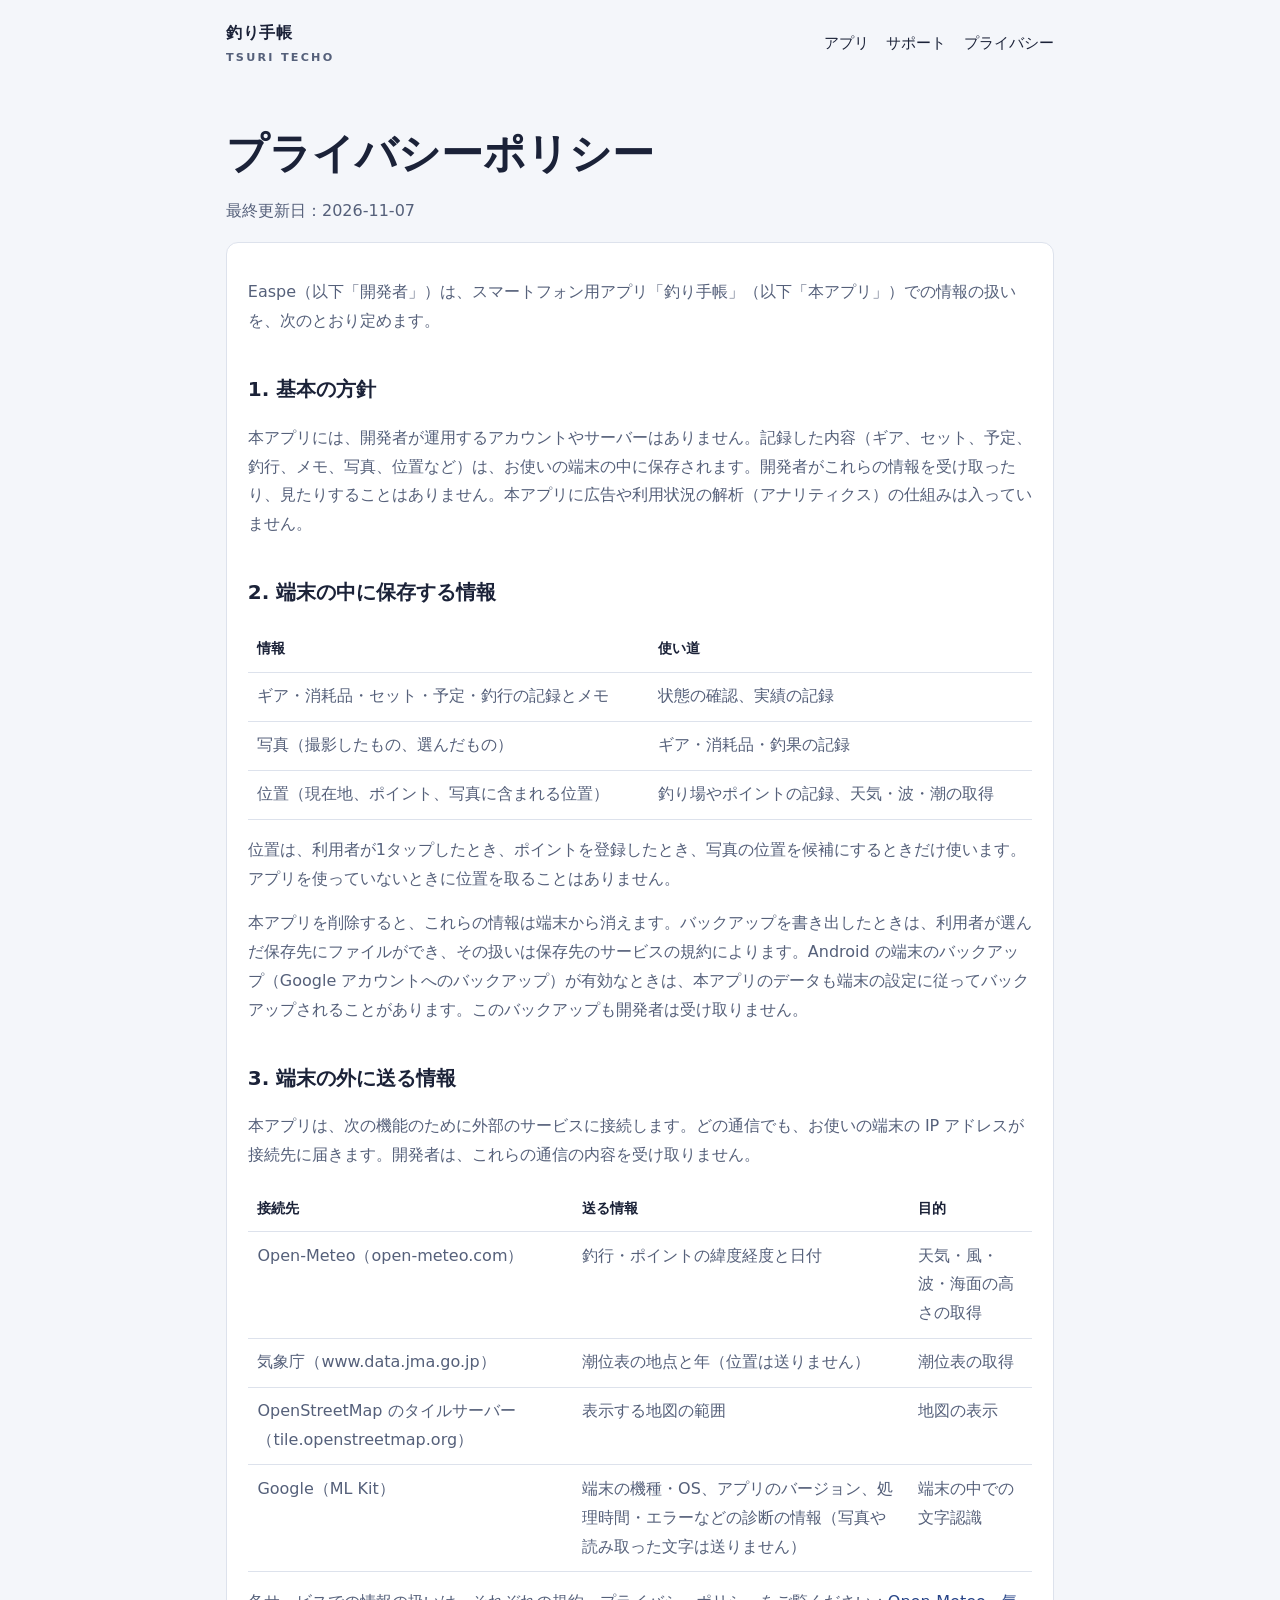
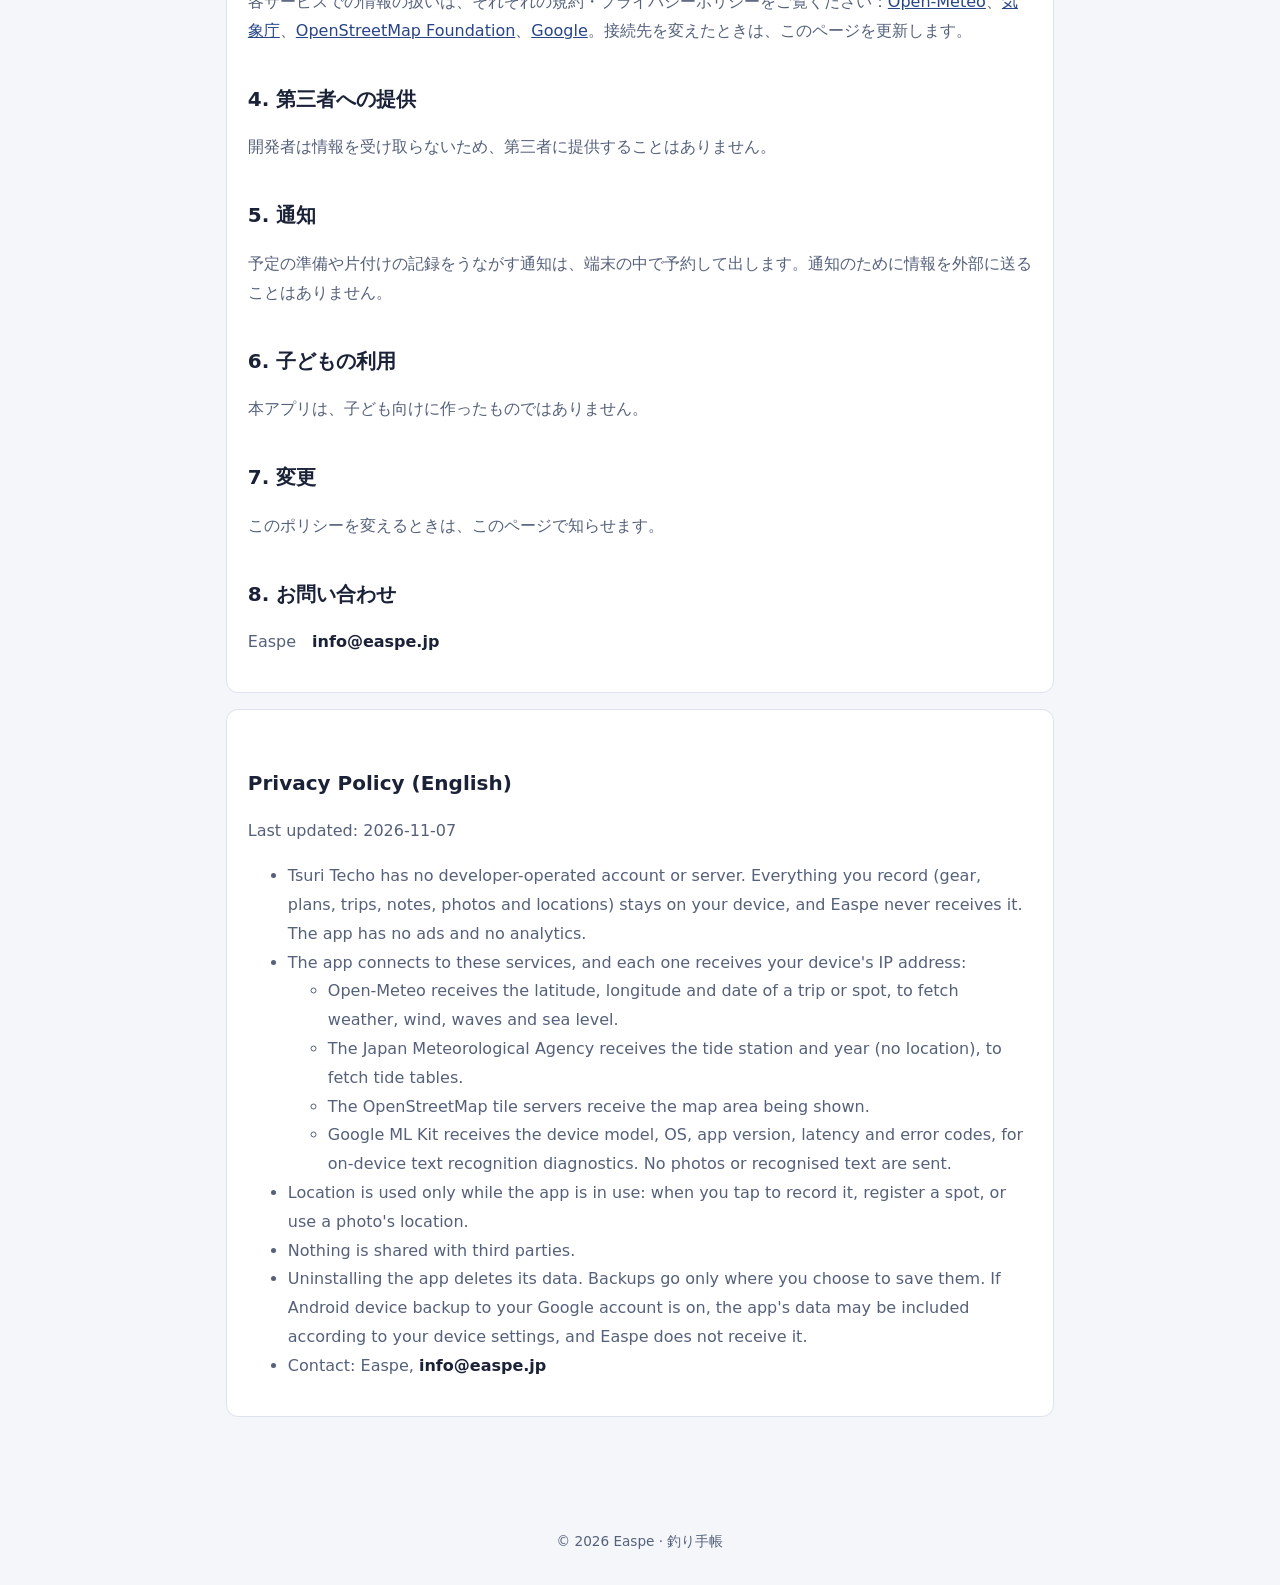
==== privacy.html @ 40fa2f7a "feat: support site and privacy policy for 釣り手帳 Co-Authored-By: Claude Opus 5.5 <noreply@anthropic.co" ====
<!doctype html>
<html lang="ja">
<head>
<meta charset="utf-8">
<meta name="viewport" content="width=device-width,initial-scale=1">
<title>プライバシーポリシー | 釣り手帳</title>
<meta name="description" content="釣り手帳のプライバシーポリシー（日本語・English）。">
<link rel="stylesheet" href="styles.css">
</head>
<body>
<nav><a class="brand" href="./">釣り手帳<small>TSURI TECHO</small></a><div class="nav-links"><a href="./">アプリ</a><a href="support.html">サポート</a><a href="privacy.html">プライバシー</a></div></nav>
<main>
<h1>プライバシーポリシー</h1>
<p>最終更新日：2026-11-07</p>

<section>
<p>Easpe（以下「開発者」）は、スマートフォン用アプリ「釣り手帳」（以下「本アプリ」）での情報の扱いを、次のとおり定めます。</p>
<h2>1. 基本の方針</h2>
<p>本アプリには、開発者が運用するアカウントやサーバーはありません。記録した内容（ギア、セット、予定、釣行、メモ、写真、位置など）は、お使いの端末の中に保存されます。開発者がこれらの情報を受け取ったり、見たりすることはありません。本アプリに広告や利用状況の解析（アナリティクス）の仕組みは入っていません。</p>

<h2>2. 端末の中に保存する情報</h2>
<div class="table-wrap"><table>
<thead><tr><th>情報</th><th>使い道</th></tr></thead>
<tbody>
<tr><td>ギア・消耗品・セット・予定・釣行の記録とメモ</td><td>状態の確認、実績の記録</td></tr>
<tr><td>写真（撮影したもの、選んだもの）</td><td>ギア・消耗品・釣果の記録</td></tr>
<tr><td>位置（現在地、ポイント、写真に含まれる位置）</td><td>釣り場やポイントの記録、天気・波・潮の取得</td></tr>
</tbody></table></div>
<p>位置は、利用者が1タップしたとき、ポイントを登録したとき、写真の位置を候補にするときだけ使います。アプリを使っていないときに位置を取ることはありません。</p>
<p>本アプリを削除すると、これらの情報は端末から消えます。バックアップを書き出したときは、利用者が選んだ保存先にファイルができ、その扱いは保存先のサービスの規約によります。Android の端末のバックアップ（Google アカウントへのバックアップ）が有効なときは、本アプリのデータも端末の設定に従ってバックアップされることがあります。このバックアップも開発者は受け取りません。</p>

<h2>3. 端末の外に送る情報</h2>
<p>本アプリは、次の機能のために外部のサービスに接続します。どの通信でも、お使いの端末の IP アドレスが接続先に届きます。開発者は、これらの通信の内容を受け取りません。</p>
<div class="table-wrap"><table>
<thead><tr><th>接続先</th><th>送る情報</th><th>目的</th></tr></thead>
<tbody>
<tr><td>Open-Meteo（open-meteo.com）</td><td>釣行・ポイントの緯度経度と日付</td><td>天気・風・波・海面の高さの取得</td></tr>
<tr><td>気象庁（www.data.jma.go.jp）</td><td>潮位表の地点と年（位置は送りません）</td><td>潮位表の取得</td></tr>
<tr><td>OpenStreetMap のタイルサーバー（tile.openstreetmap.org）</td><td>表示する地図の範囲</td><td>地図の表示</td></tr>
<tr><td>Google（ML Kit）</td><td>端末の機種・OS、アプリのバージョン、処理時間・エラーなどの診断の情報（写真や読み取った文字は送りません）</td><td>端末の中での文字認識</td></tr>
</tbody></table></div>
<p>各サービスでの情報の扱いは、それぞれの規約・プライバシーポリシーをご覧ください：<a href="https://open-meteo.com/en/terms">Open-Meteo</a>、<a href="https://www.jma.go.jp/jma/kishou/info/coment.html">気象庁</a>、<a href="https://osmfoundation.org/wiki/Privacy_Policy">OpenStreetMap Foundation</a>、<a href="https://policies.google.com/privacy">Google</a>。接続先を変えたときは、このページを更新します。</p>

<h2>4. 第三者への提供</h2>
<p>開発者は情報を受け取らないため、第三者に提供することはありません。</p>

<h2>5. 通知</h2>
<p>予定の準備や片付けの記録をうながす通知は、端末の中で予約して出します。通知のために情報を外部に送ることはありません。</p>

<h2>6. 子どもの利用</h2>
<p>本アプリは、子ども向けに作ったものではありません。</p>

<h2>7. 変更</h2>
<p>このポリシーを変えるときは、このページで知らせます。</p>

<h2>8. お問い合わせ</h2>
<p>Easpe　<span class="mail">info@easpe.jp</span></p>
</section>

<section lang="en">
<h2>Privacy Policy (English)</h2>
<p>Last updated: 2026-11-07</p>
<ul>
<li>Tsuri Techo has no developer-operated account or server. Everything you record (gear, plans, trips, notes, photos and locations) stays on your device, and Easpe never receives it. The app has no ads and no analytics.</li>
<li>The app connects to these services, and each one receives your device's IP address:
<ul>
<li>Open-Meteo receives the latitude, longitude and date of a trip or spot, to fetch weather, wind, waves and sea level.</li>
<li>The Japan Meteorological Agency receives the tide station and year (no location), to fetch tide tables.</li>
<li>The OpenStreetMap tile servers receive the map area being shown.</li>
<li>Google ML Kit receives the device model, OS, app version, latency and error codes, for on-device text recognition diagnostics. No photos or recognised text are sent.</li>
</ul></li>
<li>Location is used only while the app is in use: when you tap to record it, register a spot, or use a photo's location.</li>
<li>Nothing is shared with third parties.</li>
<li>Uninstalling the app deletes its data. Backups go only where you choose to save them. If Android device backup to your Google account is on, the app's data may be included according to your device settings, and Easpe does not receive it.</li>
<li>Contact: Easpe, <span class="mail">info@easpe.jp</span></li>
</ul>
</section>
</main>
<footer>© 2026 Easpe · 釣り手帳</footer>
</body></html>
---- styles.css ----
:root{color-scheme:light dark;--bg:#f4f6fa;--panel:#ffffff;--ink:#1b2238;--muted:#55607a;--accent:#284588;--line:#dde2ec;font-family:"Noto Sans JP",ui-sans-serif,system-ui,-apple-system,"Hiragino Sans",sans-serif}
@media (prefers-color-scheme:dark){:root{--bg:#0f1424;--panel:#182038;--ink:#eef1f8;--muted:#a9b2c8;--accent:#8fa8e8;--line:#2a3452}}
*{box-sizing:border-box}body{margin:0;background:var(--bg);color:var(--ink);line-height:1.8}
a{color:var(--accent)}nav{max-width:860px;margin:auto;padding:1.2rem 1rem;display:flex;justify-content:space-between;align-items:center;gap:1rem;flex-wrap:wrap}
nav a{text-decoration:none;color:var(--ink)}.brand{font-weight:700;letter-spacing:.04em}.brand small{display:block;font-size:.7rem;letter-spacing:.2em;color:var(--muted)}
.nav-links{display:flex;gap:1.1rem;font-size:.92rem}main{max-width:860px;margin:auto;padding:1rem 1rem 4rem}
h1{font-size:clamp(1.8rem,5vw,2.6rem);line-height:1.3;margin:1.5rem 0 1rem}h2{font-size:1.25rem;margin-top:2.2rem}
section,article{background:var(--panel);border:1px solid var(--line);border-radius:12px;padding:1.2rem 1.3rem;margin:1rem 0}
p,li,td{color:var(--muted)}table{width:100%;border-collapse:collapse}th,td{text-align:left;vertical-align:top;padding:.6rem;border-bottom:1px solid var(--line)}th{color:var(--ink);font-size:.9rem}
.table-wrap{overflow-x:auto}.mail{user-select:all;font-weight:700;color:var(--ink)}.note{font-size:.9rem}footer{padding:2rem 1rem;text-align:center;color:var(--muted);font-size:.85rem}
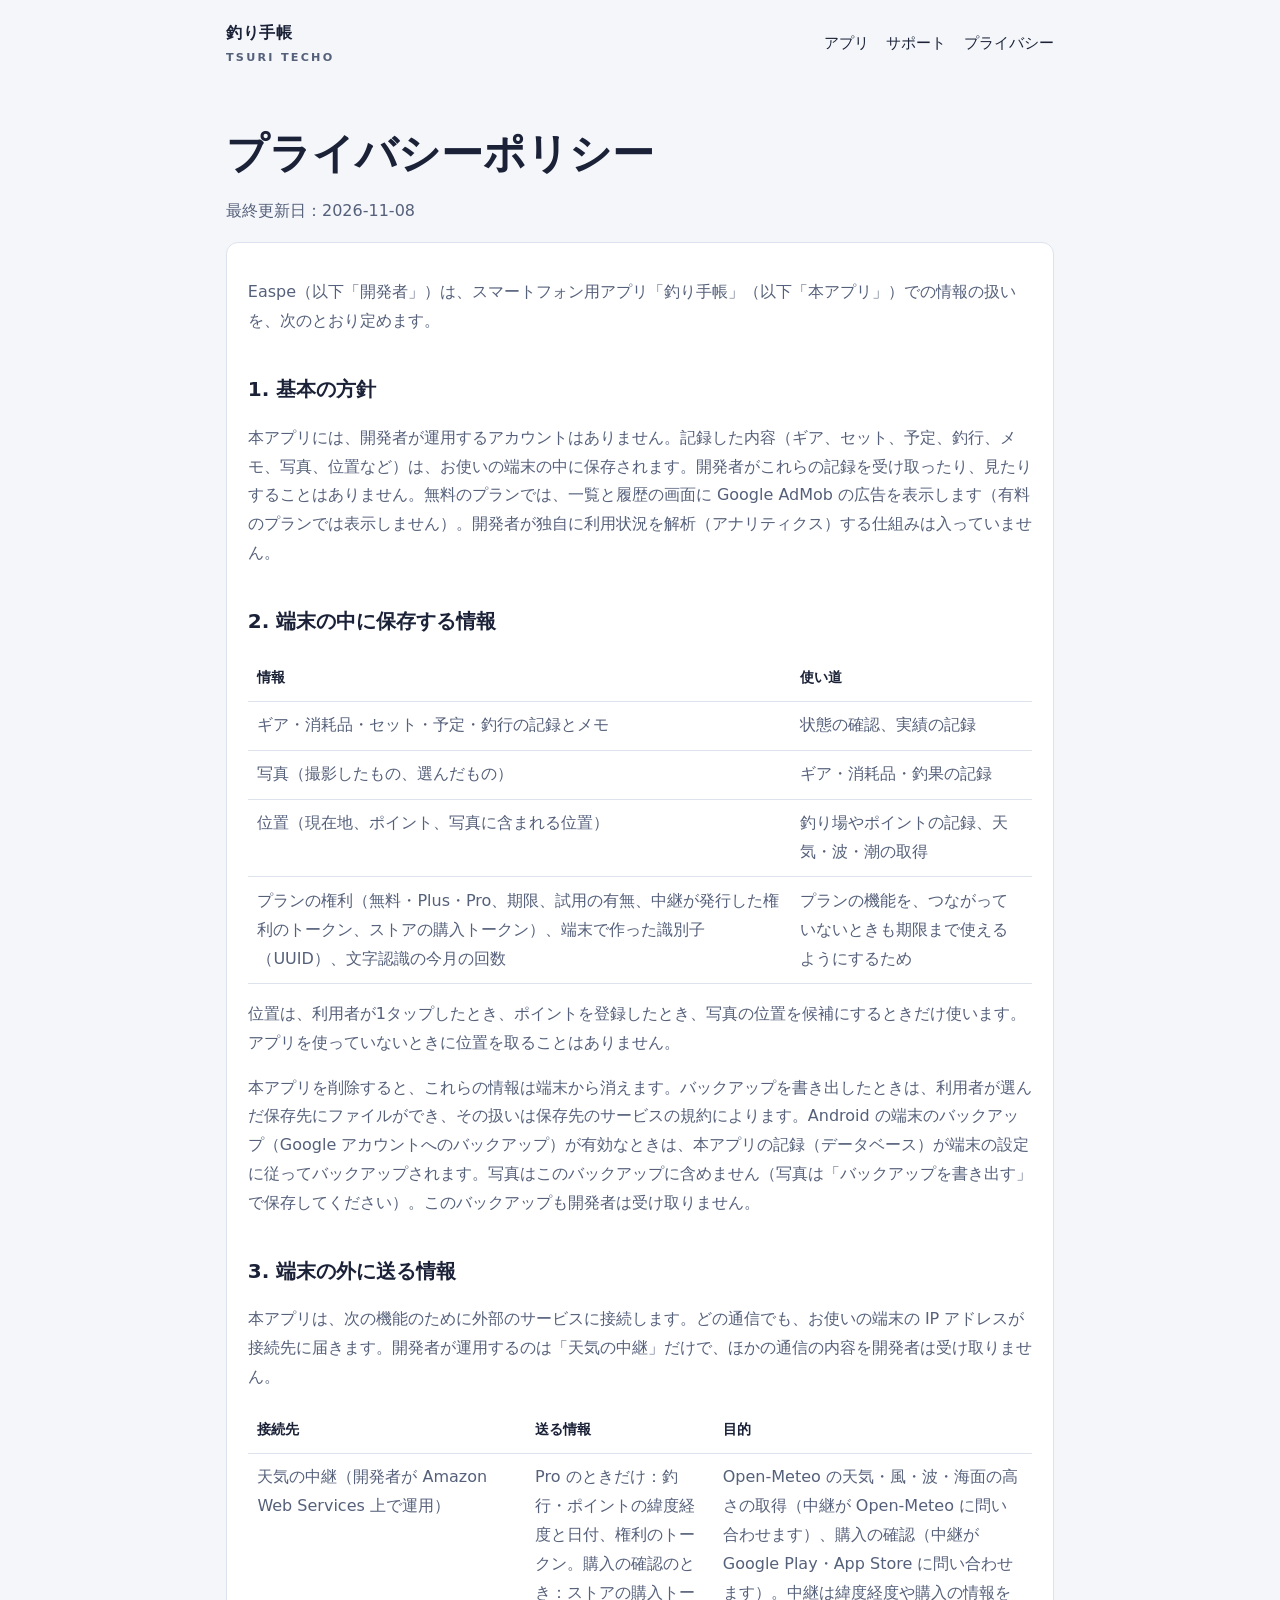
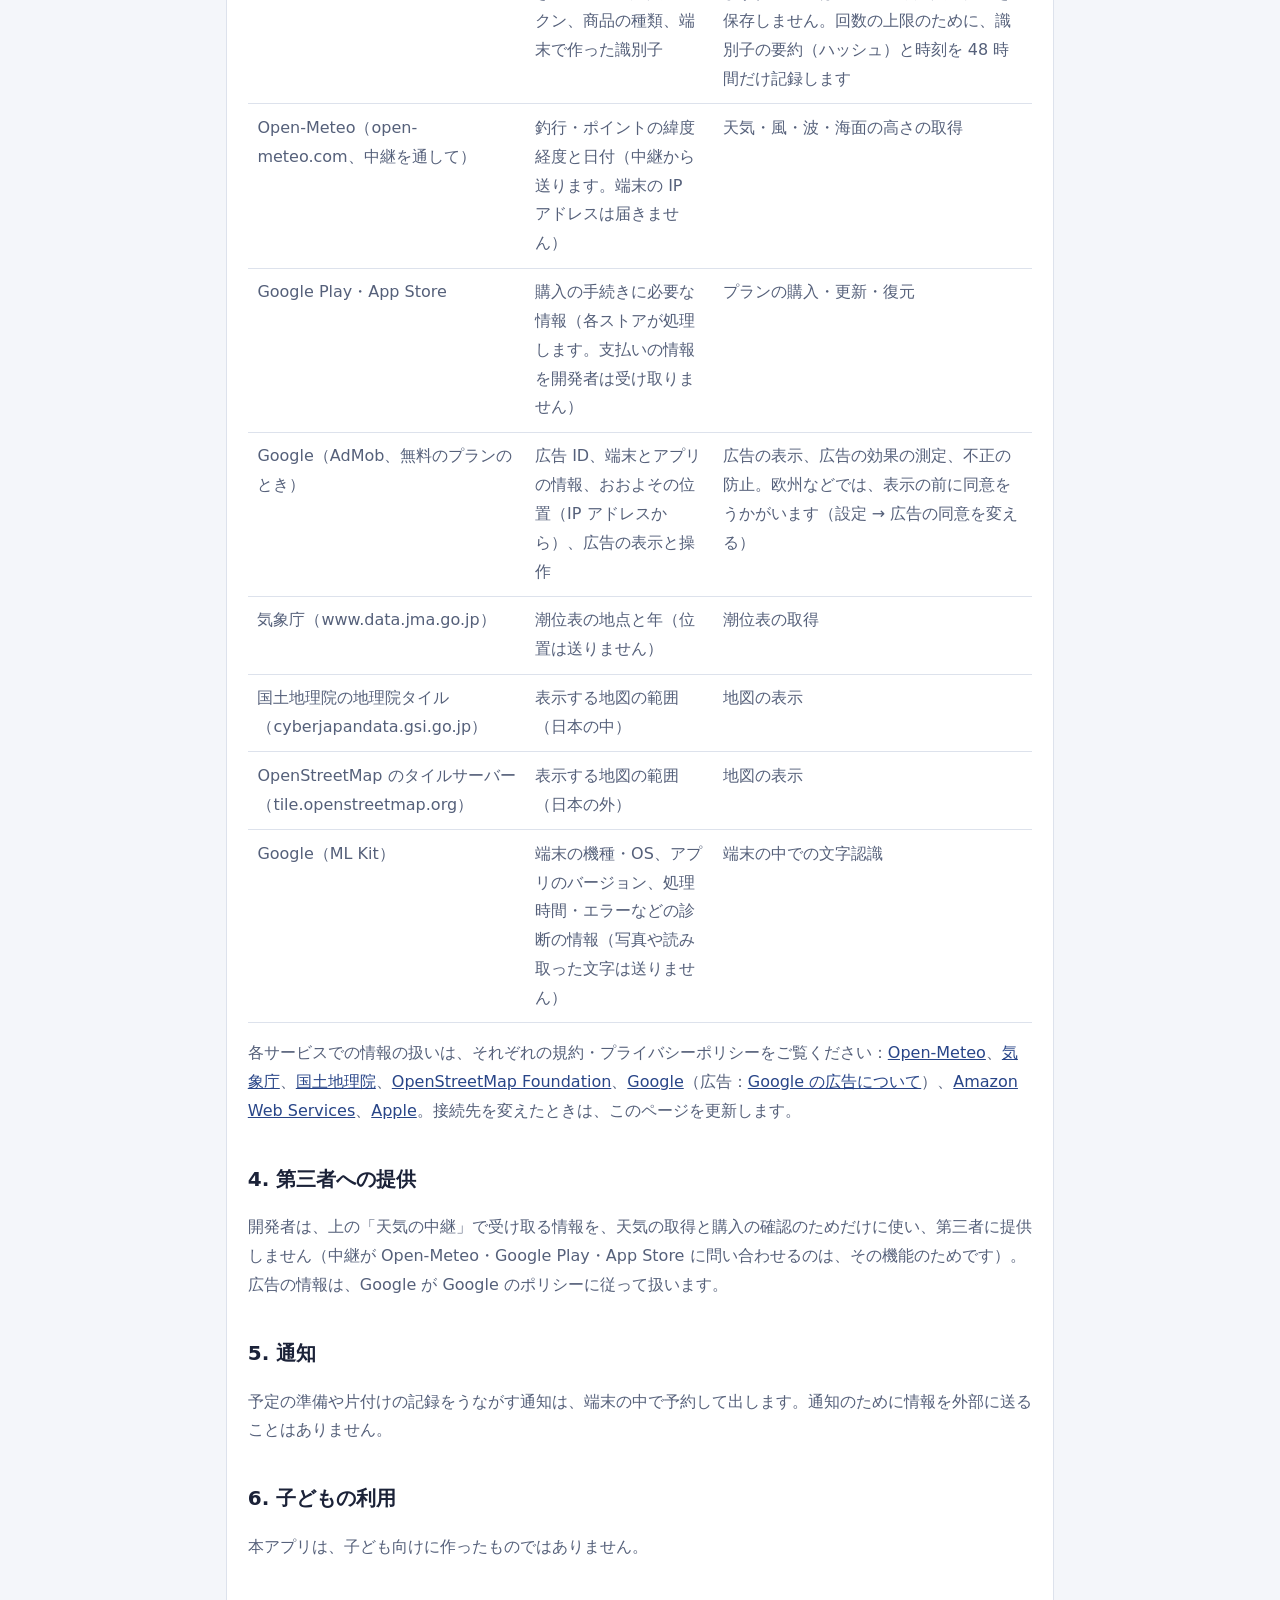
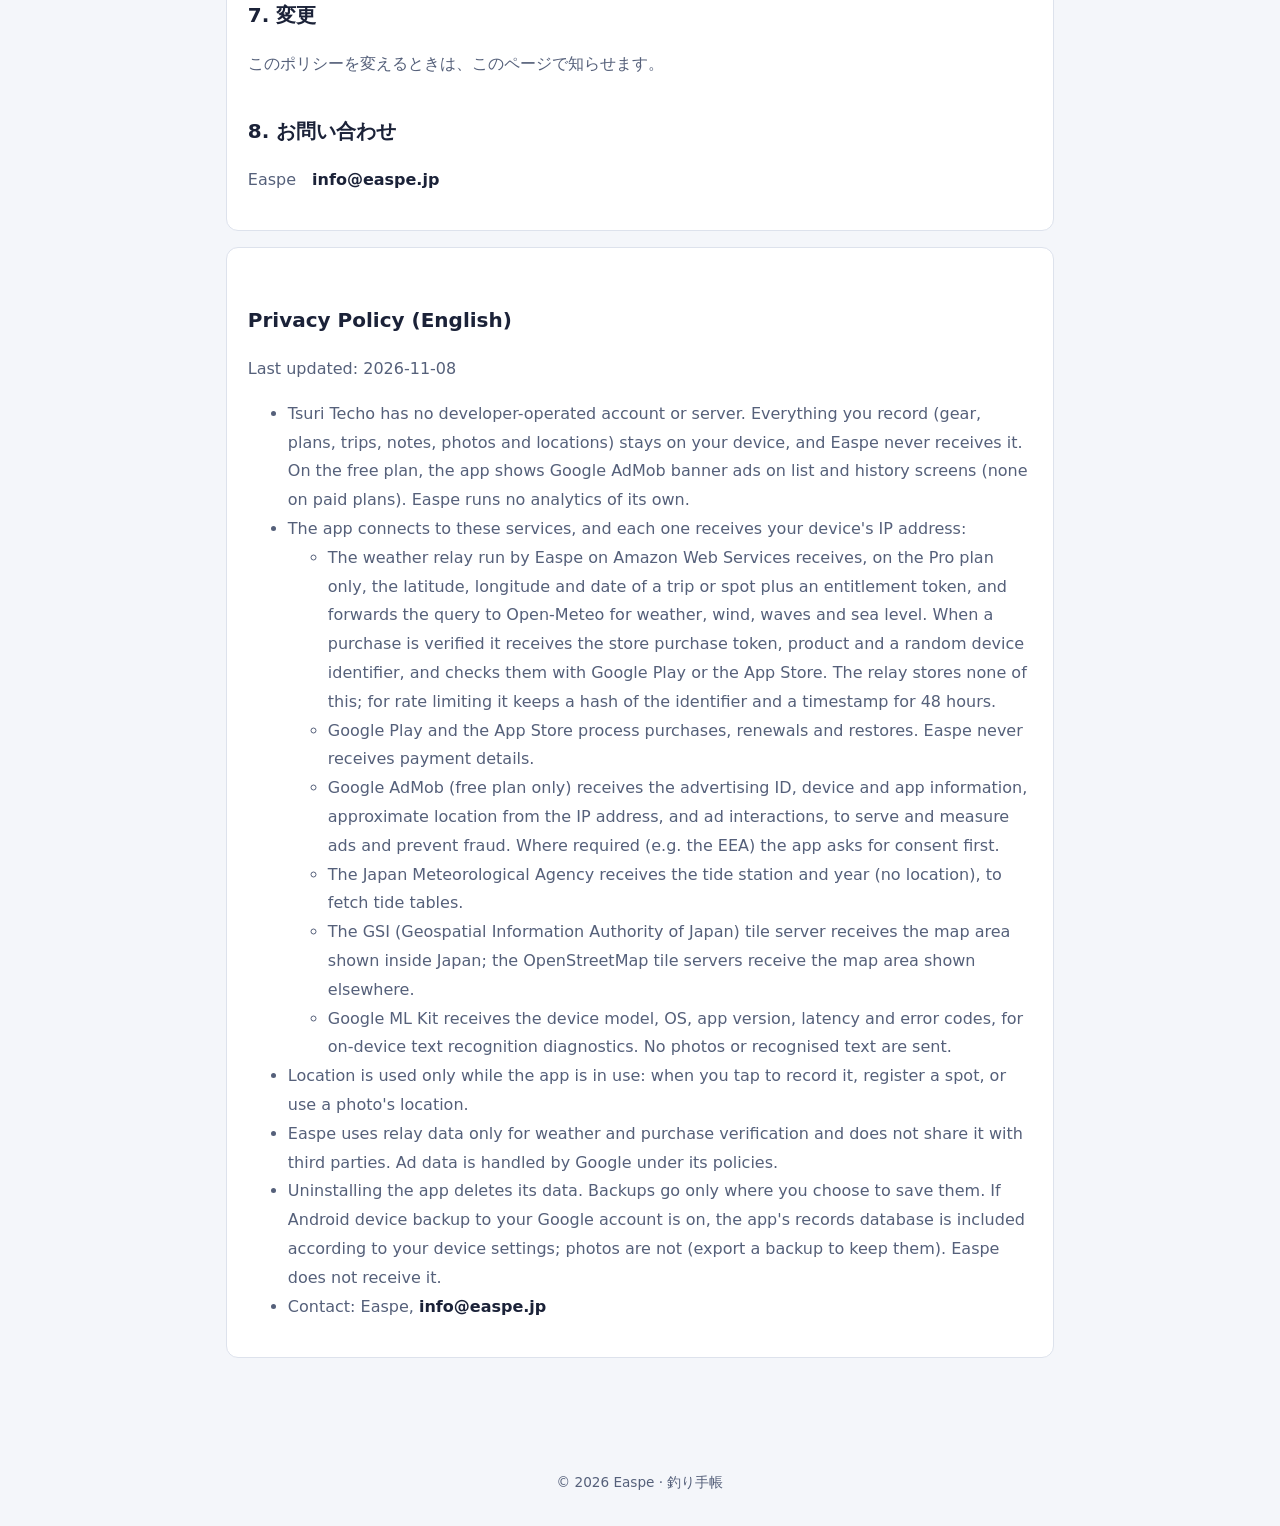
==== commit 1fc21649: "docs: update privacy policy (backups, GSI tiles, ads, purchases, relay) Co-Authored-By: Claude Opus " ====
--- a/privacy.html
+++ b/privacy.html
@@ -11,12 +11,12 @@
 <nav><a class="brand" href="./">釣り手帳<small>TSURI TECHO</small></a><div class="nav-links"><a href="./">アプリ</a><a href="support.html">サポート</a><a href="privacy.html">プライバシー</a></div></nav>
 <main>
 <h1>プライバシーポリシー</h1>
-<p>最終更新日：2026-11-07</p>
+<p>最終更新日：2026-11-08</p>
 
 <section>
 <p>Easpe（以下「開発者」）は、スマートフォン用アプリ「釣り手帳」（以下「本アプリ」）での情報の扱いを、次のとおり定めます。</p>
 <h2>1. 基本の方針</h2>
-<p>本アプリには、開発者が運用するアカウントやサーバーはありません。記録した内容（ギア、セット、予定、釣行、メモ、写真、位置など）は、お使いの端末の中に保存されます。開発者がこれらの情報を受け取ったり、見たりすることはありません。本アプリに広告や利用状況の解析（アナリティクス）の仕組みは入っていません。</p>
+<p>本アプリには、開発者が運用するアカウントはありません。記録した内容（ギア、セット、予定、釣行、メモ、写真、位置など）は、お使いの端末の中に保存されます。開発者がこれらの記録を受け取ったり、見たりすることはありません。無料のプランでは、一覧と履歴の画面に Google AdMob の広告を表示します（有料のプランでは表示しません）。開発者が独自に利用状況を解析（アナリティクス）する仕組みは入っていません。</p>
 
 <h2>2. 端末の中に保存する情報</h2>
 <div class="table-wrap"><table>
@@ -25,24 +25,29 @@
 <tr><td>ギア・消耗品・セット・予定・釣行の記録とメモ</td><td>状態の確認、実績の記録</td></tr>
 <tr><td>写真（撮影したもの、選んだもの）</td><td>ギア・消耗品・釣果の記録</td></tr>
 <tr><td>位置（現在地、ポイント、写真に含まれる位置）</td><td>釣り場やポイントの記録、天気・波・潮の取得</td></tr>
+<tr><td>プランの権利（無料・Plus・Pro、期限、試用の有無、中継が発行した権利のトークン、ストアの購入トークン）、端末で作った識別子（UUID）、文字認識の今月の回数</td><td>プランの機能を、つながっていないときも期限まで使えるようにするため</td></tr>
 </tbody></table></div>
 <p>位置は、利用者が1タップしたとき、ポイントを登録したとき、写真の位置を候補にするときだけ使います。アプリを使っていないときに位置を取ることはありません。</p>
-<p>本アプリを削除すると、これらの情報は端末から消えます。バックアップを書き出したときは、利用者が選んだ保存先にファイルができ、その扱いは保存先のサービスの規約によります。Android の端末のバックアップ（Google アカウントへのバックアップ）が有効なときは、本アプリのデータも端末の設定に従ってバックアップされることがあります。このバックアップも開発者は受け取りません。</p>
+<p>本アプリを削除すると、これらの情報は端末から消えます。バックアップを書き出したときは、利用者が選んだ保存先にファイルができ、その扱いは保存先のサービスの規約によります。Android の端末のバックアップ（Google アカウントへのバックアップ）が有効なときは、本アプリの記録（データベース）が端末の設定に従ってバックアップされます。写真はこのバックアップに含めません（写真は「バックアップを書き出す」で保存してください）。このバックアップも開発者は受け取りません。</p>
 
 <h2>3. 端末の外に送る情報</h2>
-<p>本アプリは、次の機能のために外部のサービスに接続します。どの通信でも、お使いの端末の IP アドレスが接続先に届きます。開発者は、これらの通信の内容を受け取りません。</p>
+<p>本アプリは、次の機能のために外部のサービスに接続します。どの通信でも、お使いの端末の IP アドレスが接続先に届きます。開発者が運用するのは「天気の中継」だけで、ほかの通信の内容を開発者は受け取りません。</p>
 <div class="table-wrap"><table>
 <thead><tr><th>接続先</th><th>送る情報</th><th>目的</th></tr></thead>
 <tbody>
-<tr><td>Open-Meteo（open-meteo.com）</td><td>釣行・ポイントの緯度経度と日付</td><td>天気・風・波・海面の高さの取得</td></tr>
+<tr><td>天気の中継（開発者が Amazon Web Services 上で運用）</td><td>Pro のときだけ：釣行・ポイントの緯度経度と日付、権利のトークン。購入の確認のとき：ストアの購入トークン、商品の種類、端末で作った識別子</td><td>Open-Meteo の天気・風・波・海面の高さの取得（中継が Open-Meteo に問い合わせます）、購入の確認（中継が Google Play・App Store に問い合わせます）。中継は緯度経度や購入の情報を保存しません。回数の上限のために、識別子の要約（ハッシュ）と時刻を 48 時間だけ記録します</td></tr>
+<tr><td>Open-Meteo（open-meteo.com、中継を通して）</td><td>釣行・ポイントの緯度経度と日付（中継から送ります。端末の IP アドレスは届きません）</td><td>天気・風・波・海面の高さの取得</td></tr>
+<tr><td>Google Play・App Store</td><td>購入の手続きに必要な情報（各ストアが処理します。支払いの情報を開発者は受け取りません）</td><td>プランの購入・更新・復元</td></tr>
+<tr><td>Google（AdMob、無料のプランのとき）</td><td>広告 ID、端末とアプリの情報、おおよその位置（IP アドレスから）、広告の表示と操作</td><td>広告の表示、広告の効果の測定、不正の防止。欧州などでは、表示の前に同意をうかがいます（設定 → 広告の同意を変える）</td></tr>
 <tr><td>気象庁（www.data.jma.go.jp）</td><td>潮位表の地点と年（位置は送りません）</td><td>潮位表の取得</td></tr>
-<tr><td>OpenStreetMap のタイルサーバー（tile.openstreetmap.org）</td><td>表示する地図の範囲</td><td>地図の表示</td></tr>
+<tr><td>国土地理院の地理院タイル（cyberjapandata.gsi.go.jp）</td><td>表示する地図の範囲（日本の中）</td><td>地図の表示</td></tr>
+<tr><td>OpenStreetMap のタイルサーバー（tile.openstreetmap.org）</td><td>表示する地図の範囲（日本の外）</td><td>地図の表示</td></tr>
 <tr><td>Google（ML Kit）</td><td>端末の機種・OS、アプリのバージョン、処理時間・エラーなどの診断の情報（写真や読み取った文字は送りません）</td><td>端末の中での文字認識</td></tr>
 </tbody></table></div>
-<p>各サービスでの情報の扱いは、それぞれの規約・プライバシーポリシーをご覧ください：<a href="https://open-meteo.com/en/terms">Open-Meteo</a>、<a href="https://www.jma.go.jp/jma/kishou/info/coment.html">気象庁</a>、<a href="https://osmfoundation.org/wiki/Privacy_Policy">OpenStreetMap Foundation</a>、<a href="https://policies.google.com/privacy">Google</a>。接続先を変えたときは、このページを更新します。</p>
+<p>各サービスでの情報の扱いは、それぞれの規約・プライバシーポリシーをご覧ください：<a href="https://open-meteo.com/en/terms">Open-Meteo</a>、<a href="https://www.jma.go.jp/jma/kishou/info/coment.html">気象庁</a>、<a href="https://www.gsi.go.jp/kikakuchousei/kikakuchousei40182.html">国土地理院</a>、<a href="https://osmfoundation.org/wiki/Privacy_Policy">OpenStreetMap Foundation</a>、<a href="https://policies.google.com/privacy">Google</a>（広告：<a href="https://policies.google.com/technologies/ads">Google の広告について</a>）、<a href="https://aws.amazon.com/privacy/">Amazon Web Services</a>、<a href="https://www.apple.com/legal/privacy/">Apple</a>。接続先を変えたときは、このページを更新します。</p>
 
 <h2>4. 第三者への提供</h2>
-<p>開発者は情報を受け取らないため、第三者に提供することはありません。</p>
+<p>開発者は、上の「天気の中継」で受け取る情報を、天気の取得と購入の確認のためだけに使い、第三者に提供しません（中継が Open-Meteo・Google Play・App Store に問い合わせるのは、その機能のためです）。広告の情報は、Google が Google のポリシーに従って扱います。</p>
 
 <h2>5. 通知</h2>
 <p>予定の準備や片付けの記録をうながす通知は、端末の中で予約して出します。通知のために情報を外部に送ることはありません。</p>
@@ -59,19 +64,21 @@
 
 <section lang="en">
 <h2>Privacy Policy (English)</h2>
-<p>Last updated: 2026-11-07</p>
+<p>Last updated: 2026-11-08</p>
 <ul>
-<li>Tsuri Techo has no developer-operated account or server. Everything you record (gear, plans, trips, notes, photos and locations) stays on your device, and Easpe never receives it. The app has no ads and no analytics.</li>
+<li>Tsuri Techo has no developer-operated account or server. Everything you record (gear, plans, trips, notes, photos and locations) stays on your device, and Easpe never receives it. On the free plan, the app shows Google AdMob banner ads on list and history screens (none on paid plans). Easpe runs no analytics of its own.</li>
 <li>The app connects to these services, and each one receives your device's IP address:
 <ul>
-<li>Open-Meteo receives the latitude, longitude and date of a trip or spot, to fetch weather, wind, waves and sea level.</li>
+<li>The weather relay run by Easpe on Amazon Web Services receives, on the Pro plan only, the latitude, longitude and date of a trip or spot plus an entitlement token, and forwards the query to Open-Meteo for weather, wind, waves and sea level. When a purchase is verified it receives the store purchase token, product and a random device identifier, and checks them with Google Play or the App Store. The relay stores none of this; for rate limiting it keeps a hash of the identifier and a timestamp for 48 hours.</li>
+<li>Google Play and the App Store process purchases, renewals and restores. Easpe never receives payment details.</li>
+<li>Google AdMob (free plan only) receives the advertising ID, device and app information, approximate location from the IP address, and ad interactions, to serve and measure ads and prevent fraud. Where required (e.g. the EEA) the app asks for consent first.</li>
 <li>The Japan Meteorological Agency receives the tide station and year (no location), to fetch tide tables.</li>
-<li>The OpenStreetMap tile servers receive the map area being shown.</li>
+<li>The GSI (Geospatial Information Authority of Japan) tile server receives the map area shown inside Japan; the OpenStreetMap tile servers receive the map area shown elsewhere.</li>
 <li>Google ML Kit receives the device model, OS, app version, latency and error codes, for on-device text recognition diagnostics. No photos or recognised text are sent.</li>
 </ul></li>
 <li>Location is used only while the app is in use: when you tap to record it, register a spot, or use a photo's location.</li>
-<li>Nothing is shared with third parties.</li>
-<li>Uninstalling the app deletes its data. Backups go only where you choose to save them. If Android device backup to your Google account is on, the app's data may be included according to your device settings, and Easpe does not receive it.</li>
+<li>Easpe uses relay data only for weather and purchase verification and does not share it with third parties. Ad data is handled by Google under its policies.</li>
+<li>Uninstalling the app deletes its data. Backups go only where you choose to save them. If Android device backup to your Google account is on, the app's records database is included according to your device settings; photos are not (export a backup to keep them). Easpe does not receive it.</li>
 <li>Contact: Easpe, <span class="mail">info@easpe.jp</span></li>
 </ul>
 </section>
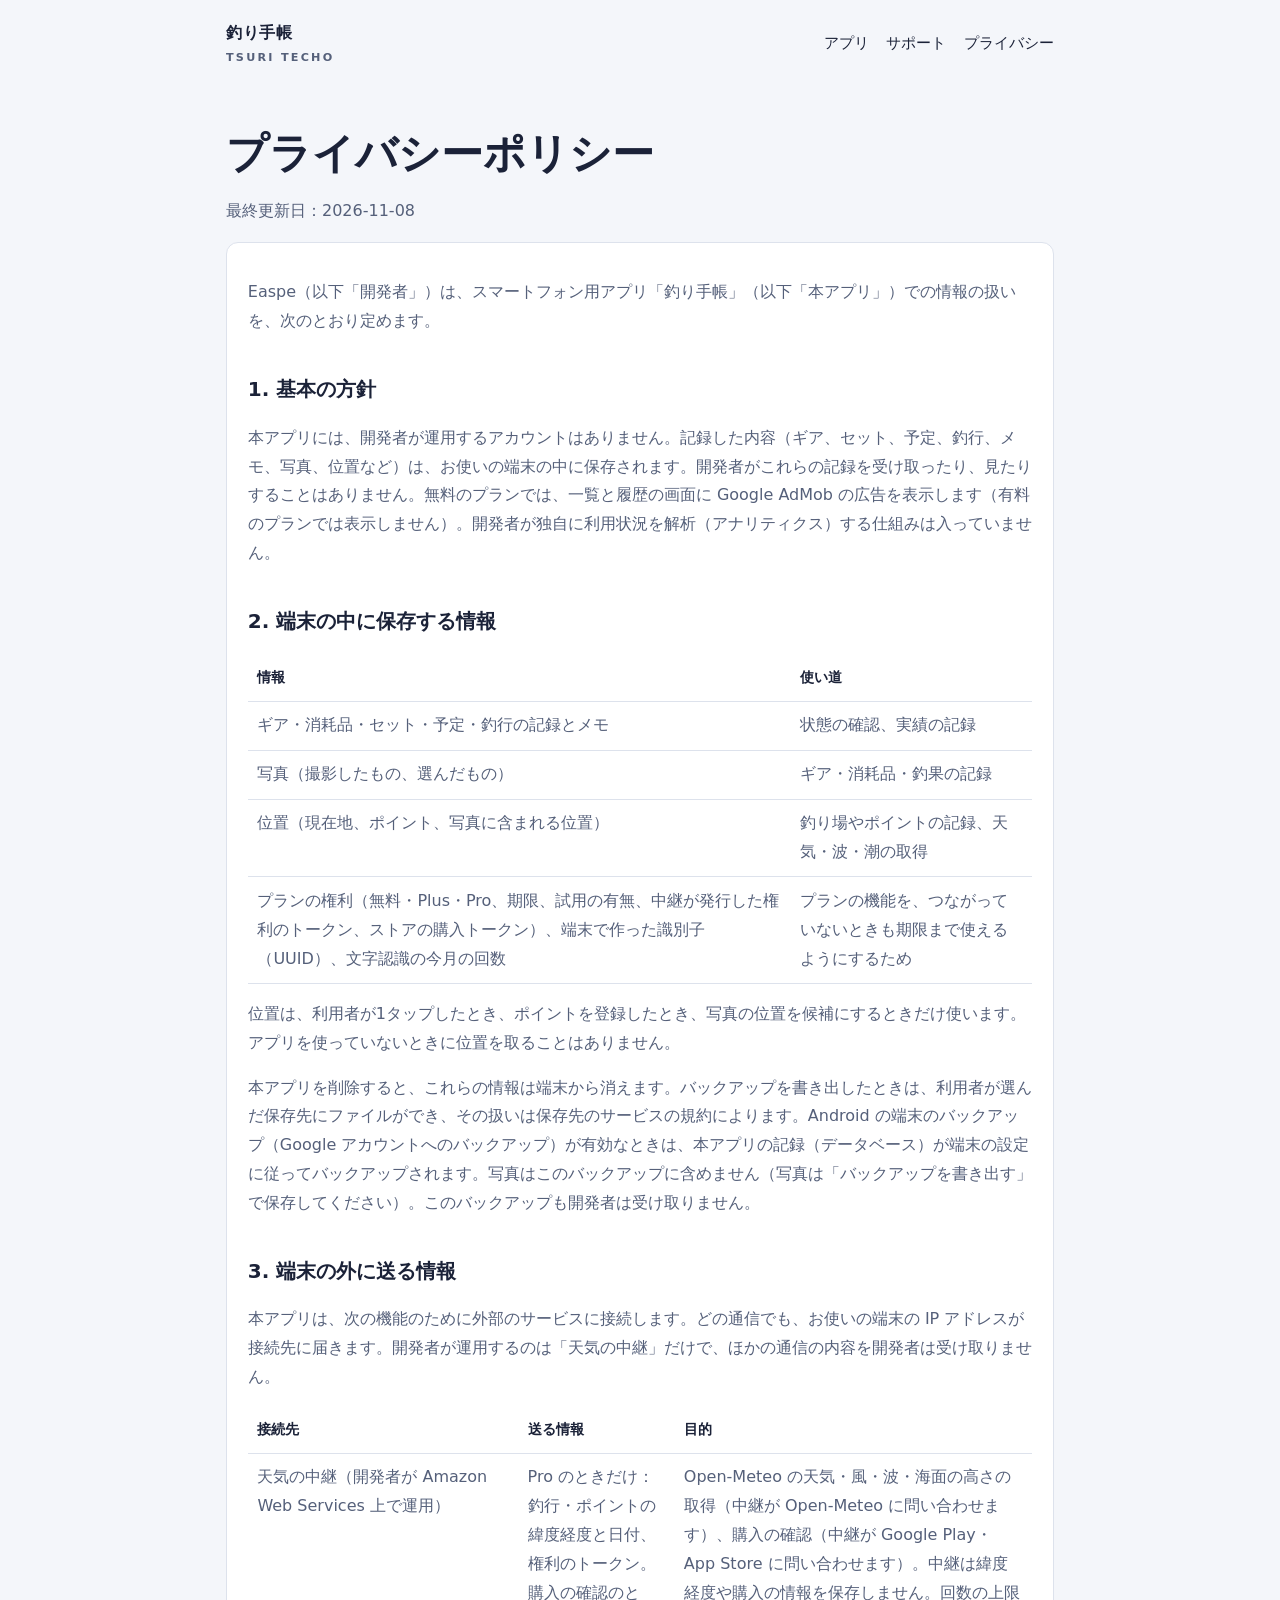
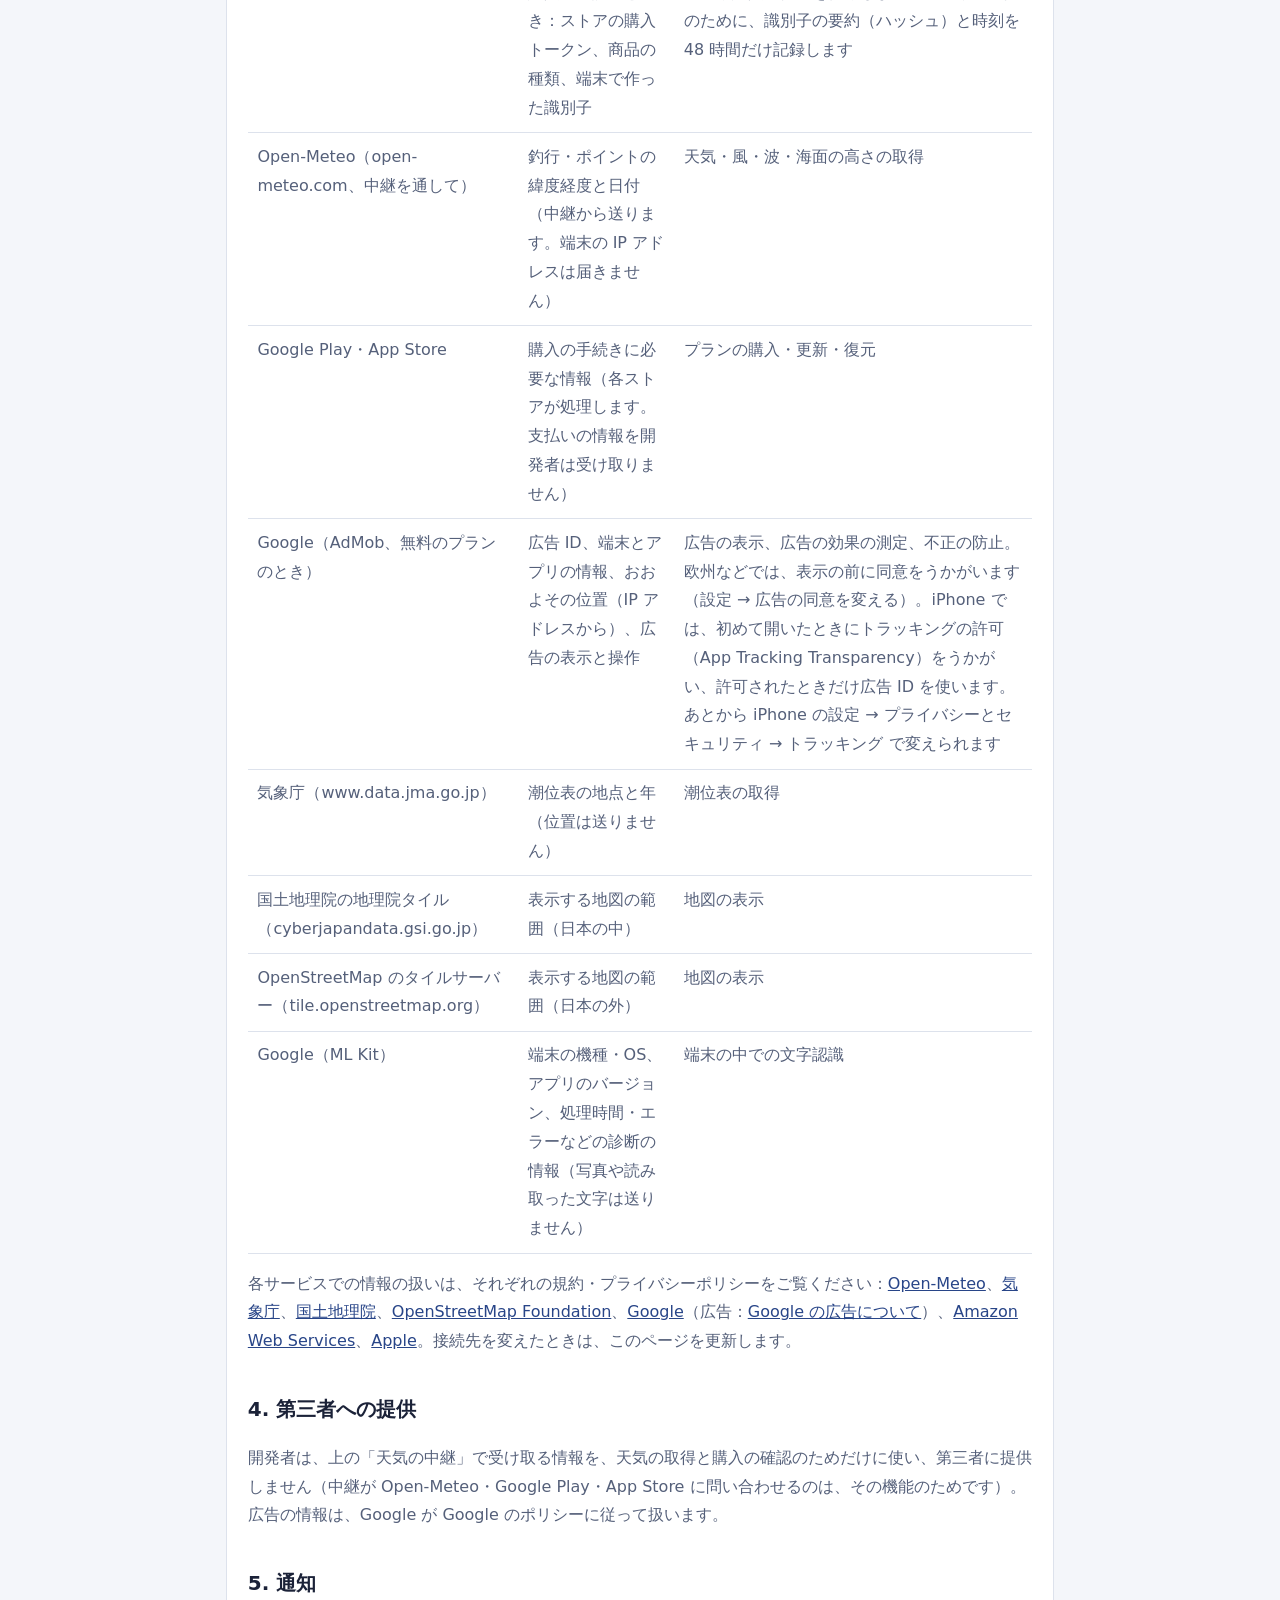
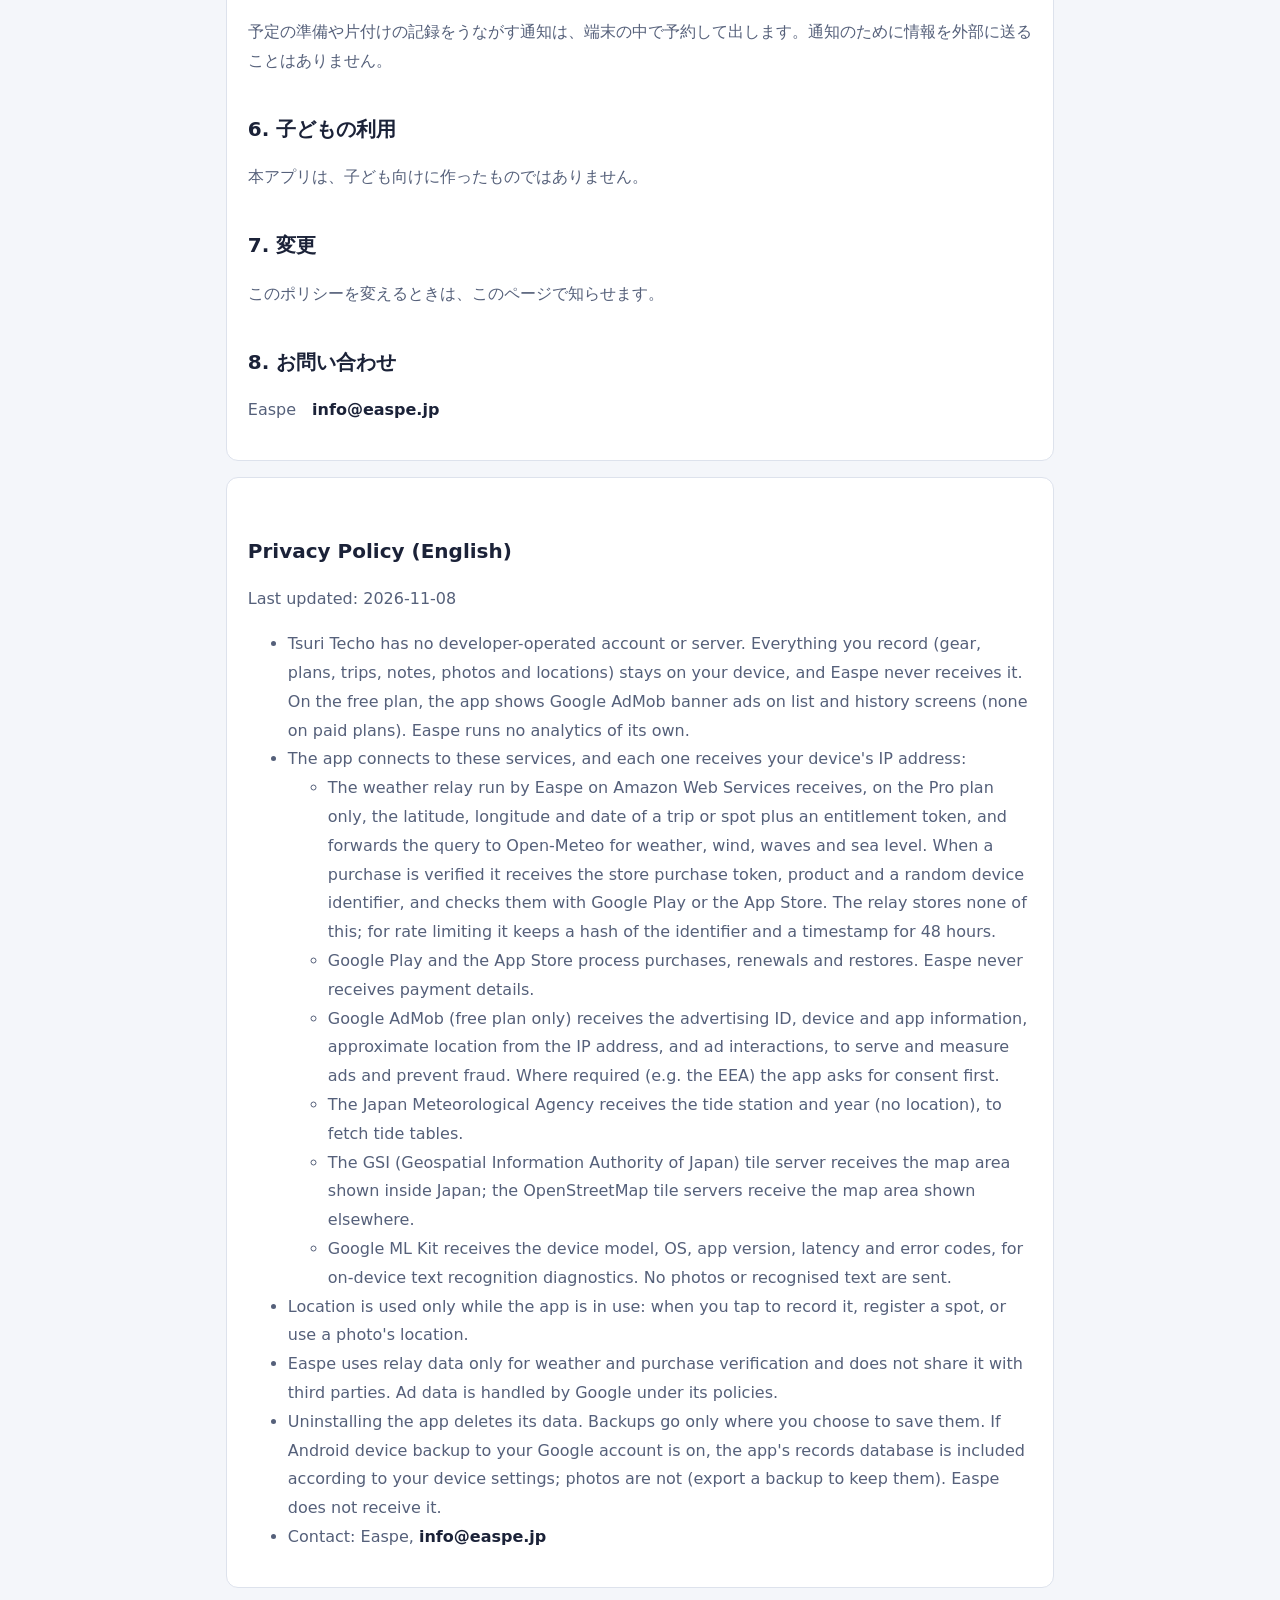
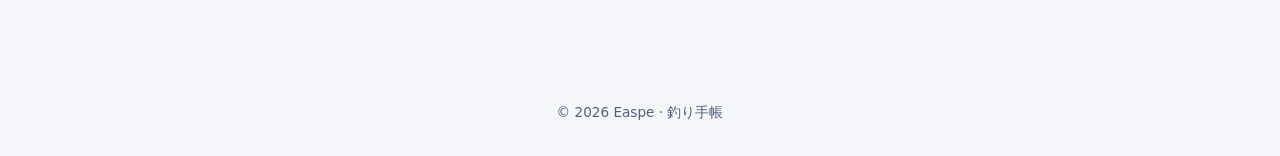
==== commit 676b8777: "docs: mention App Tracking Transparency on iPhone Co-Authored-By: Claude Opus 5.5 <noreply@anthropic" ====
--- a/privacy.html
+++ b/privacy.html
@@ -38,7 +38,7 @@
 <tr><td>天気の中継（開発者が Amazon Web Services 上で運用）</td><td>Pro のときだけ：釣行・ポイントの緯度経度と日付、権利のトークン。購入の確認のとき：ストアの購入トークン、商品の種類、端末で作った識別子</td><td>Open-Meteo の天気・風・波・海面の高さの取得（中継が Open-Meteo に問い合わせます）、購入の確認（中継が Google Play・App Store に問い合わせます）。中継は緯度経度や購入の情報を保存しません。回数の上限のために、識別子の要約（ハッシュ）と時刻を 48 時間だけ記録します</td></tr>
 <tr><td>Open-Meteo（open-meteo.com、中継を通して）</td><td>釣行・ポイントの緯度経度と日付（中継から送ります。端末の IP アドレスは届きません）</td><td>天気・風・波・海面の高さの取得</td></tr>
 <tr><td>Google Play・App Store</td><td>購入の手続きに必要な情報（各ストアが処理します。支払いの情報を開発者は受け取りません）</td><td>プランの購入・更新・復元</td></tr>
-<tr><td>Google（AdMob、無料のプランのとき）</td><td>広告 ID、端末とアプリの情報、おおよその位置（IP アドレスから）、広告の表示と操作</td><td>広告の表示、広告の効果の測定、不正の防止。欧州などでは、表示の前に同意をうかがいます（設定 → 広告の同意を変える）</td></tr>
+<tr><td>Google（AdMob、無料のプランのとき）</td><td>広告 ID、端末とアプリの情報、おおよその位置（IP アドレスから）、広告の表示と操作</td><td>広告の表示、広告の効果の測定、不正の防止。欧州などでは、表示の前に同意をうかがいます（設定 → 広告の同意を変える）。iPhone では、初めて開いたときにトラッキングの許可（App Tracking Transparency）をうかがい、許可されたときだけ広告 ID を使います。あとから iPhone の設定 → プライバシーとセキュリティ → トラッキング で変えられます</td></tr>
 <tr><td>気象庁（www.data.jma.go.jp）</td><td>潮位表の地点と年（位置は送りません）</td><td>潮位表の取得</td></tr>
 <tr><td>国土地理院の地理院タイル（cyberjapandata.gsi.go.jp）</td><td>表示する地図の範囲（日本の中）</td><td>地図の表示</td></tr>
 <tr><td>OpenStreetMap のタイルサーバー（tile.openstreetmap.org）</td><td>表示する地図の範囲（日本の外）</td><td>地図の表示</td></tr>
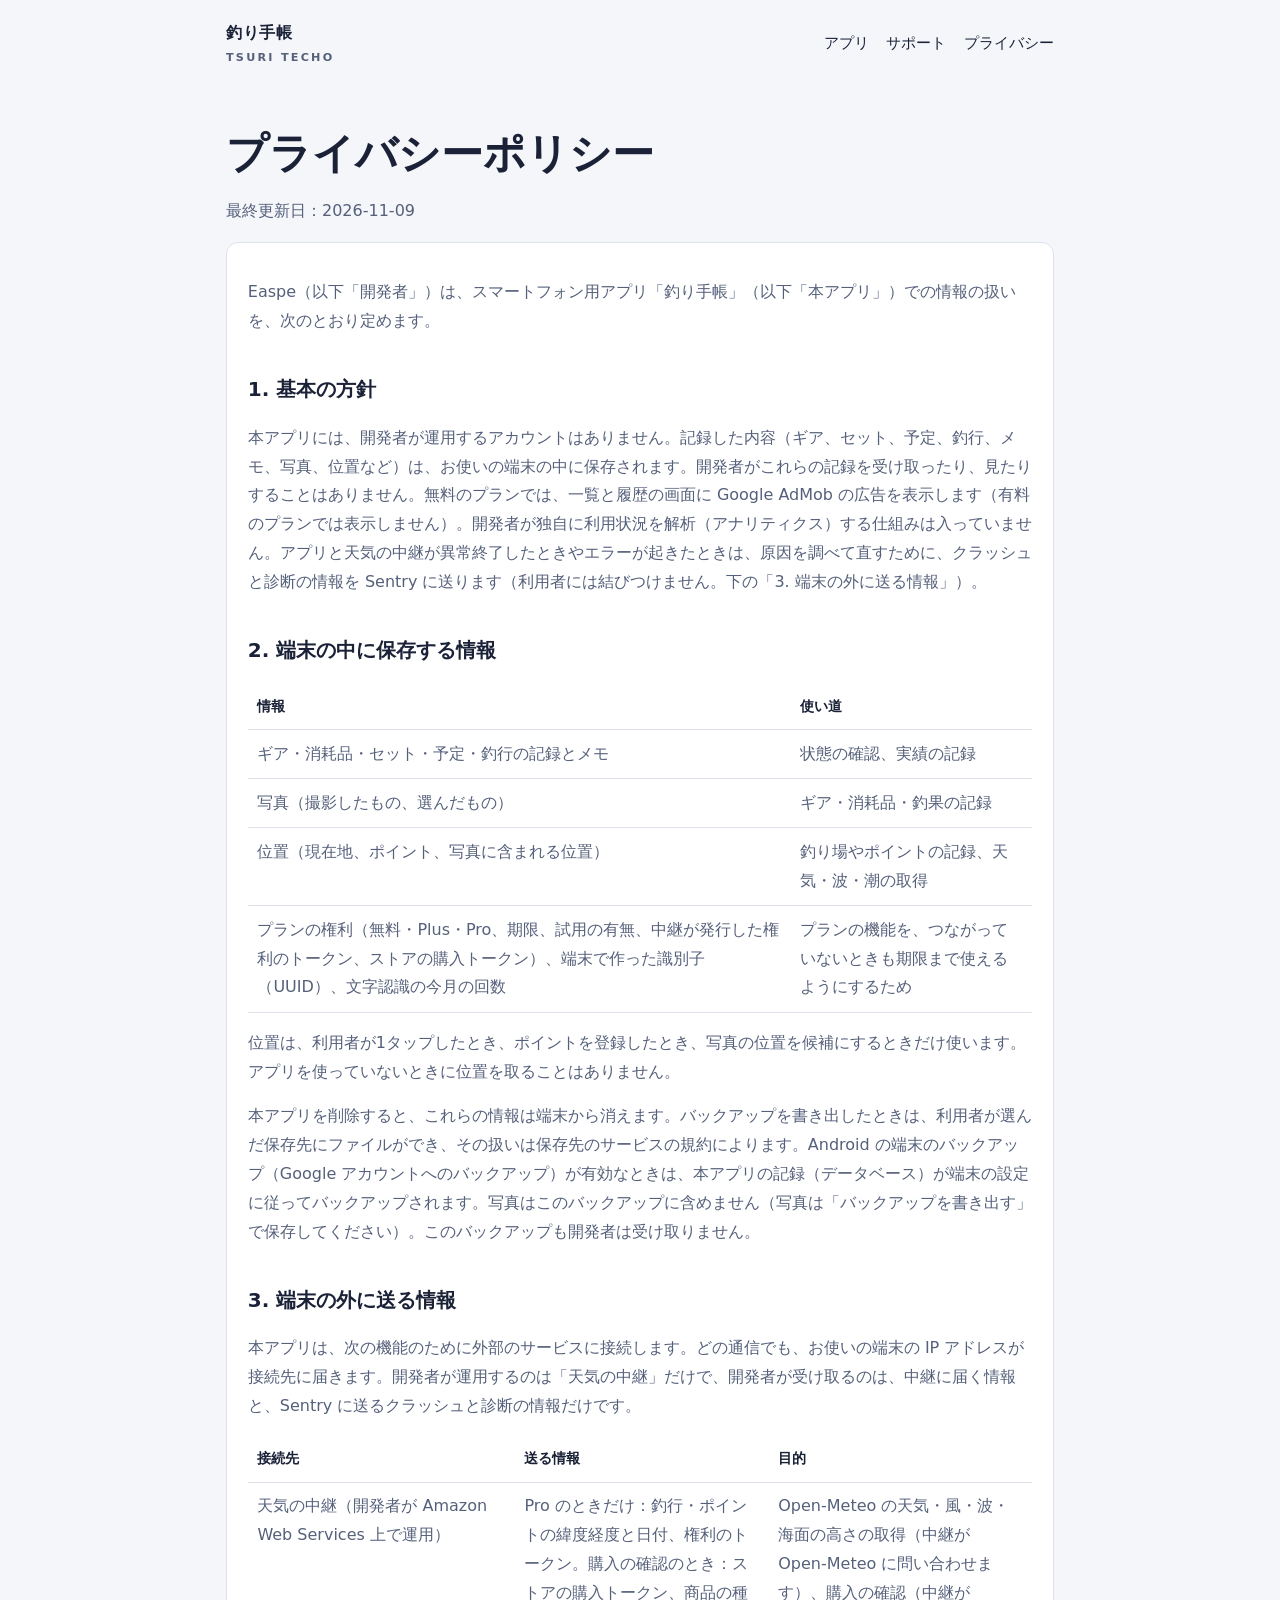
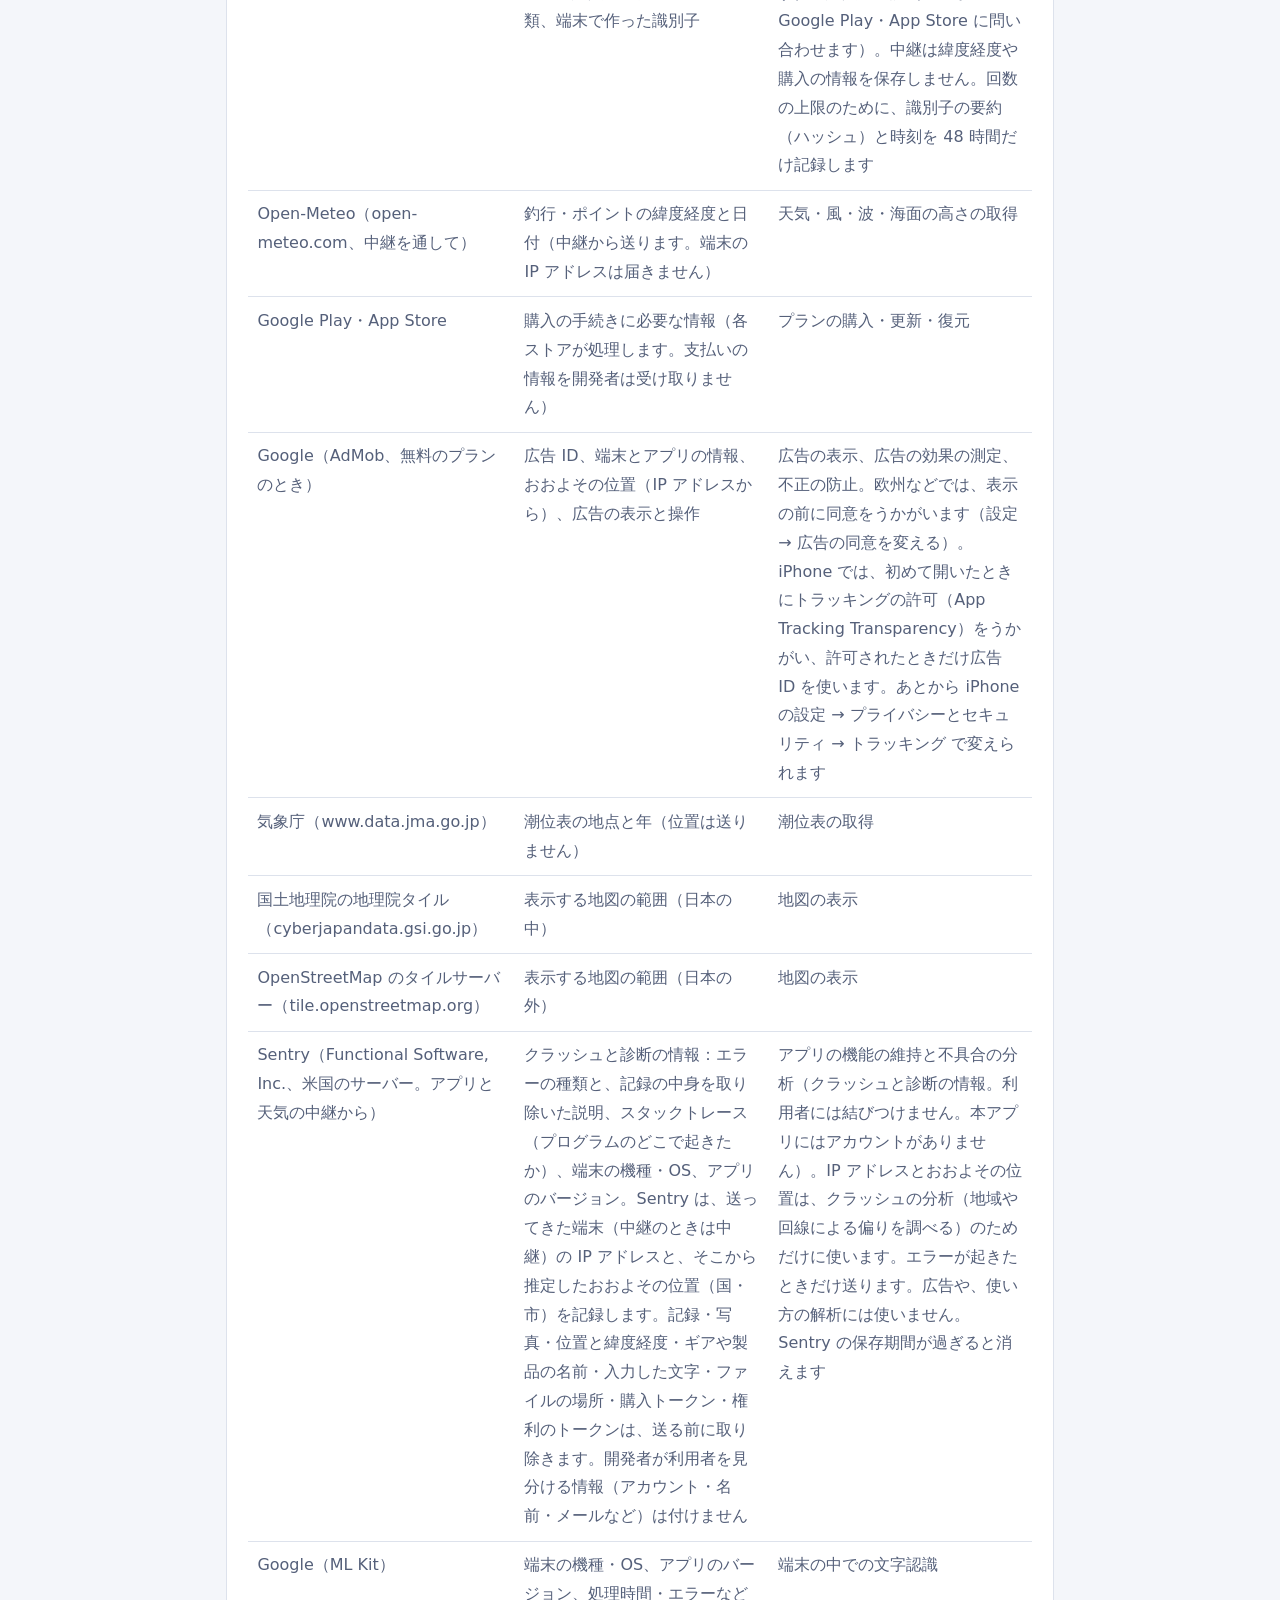
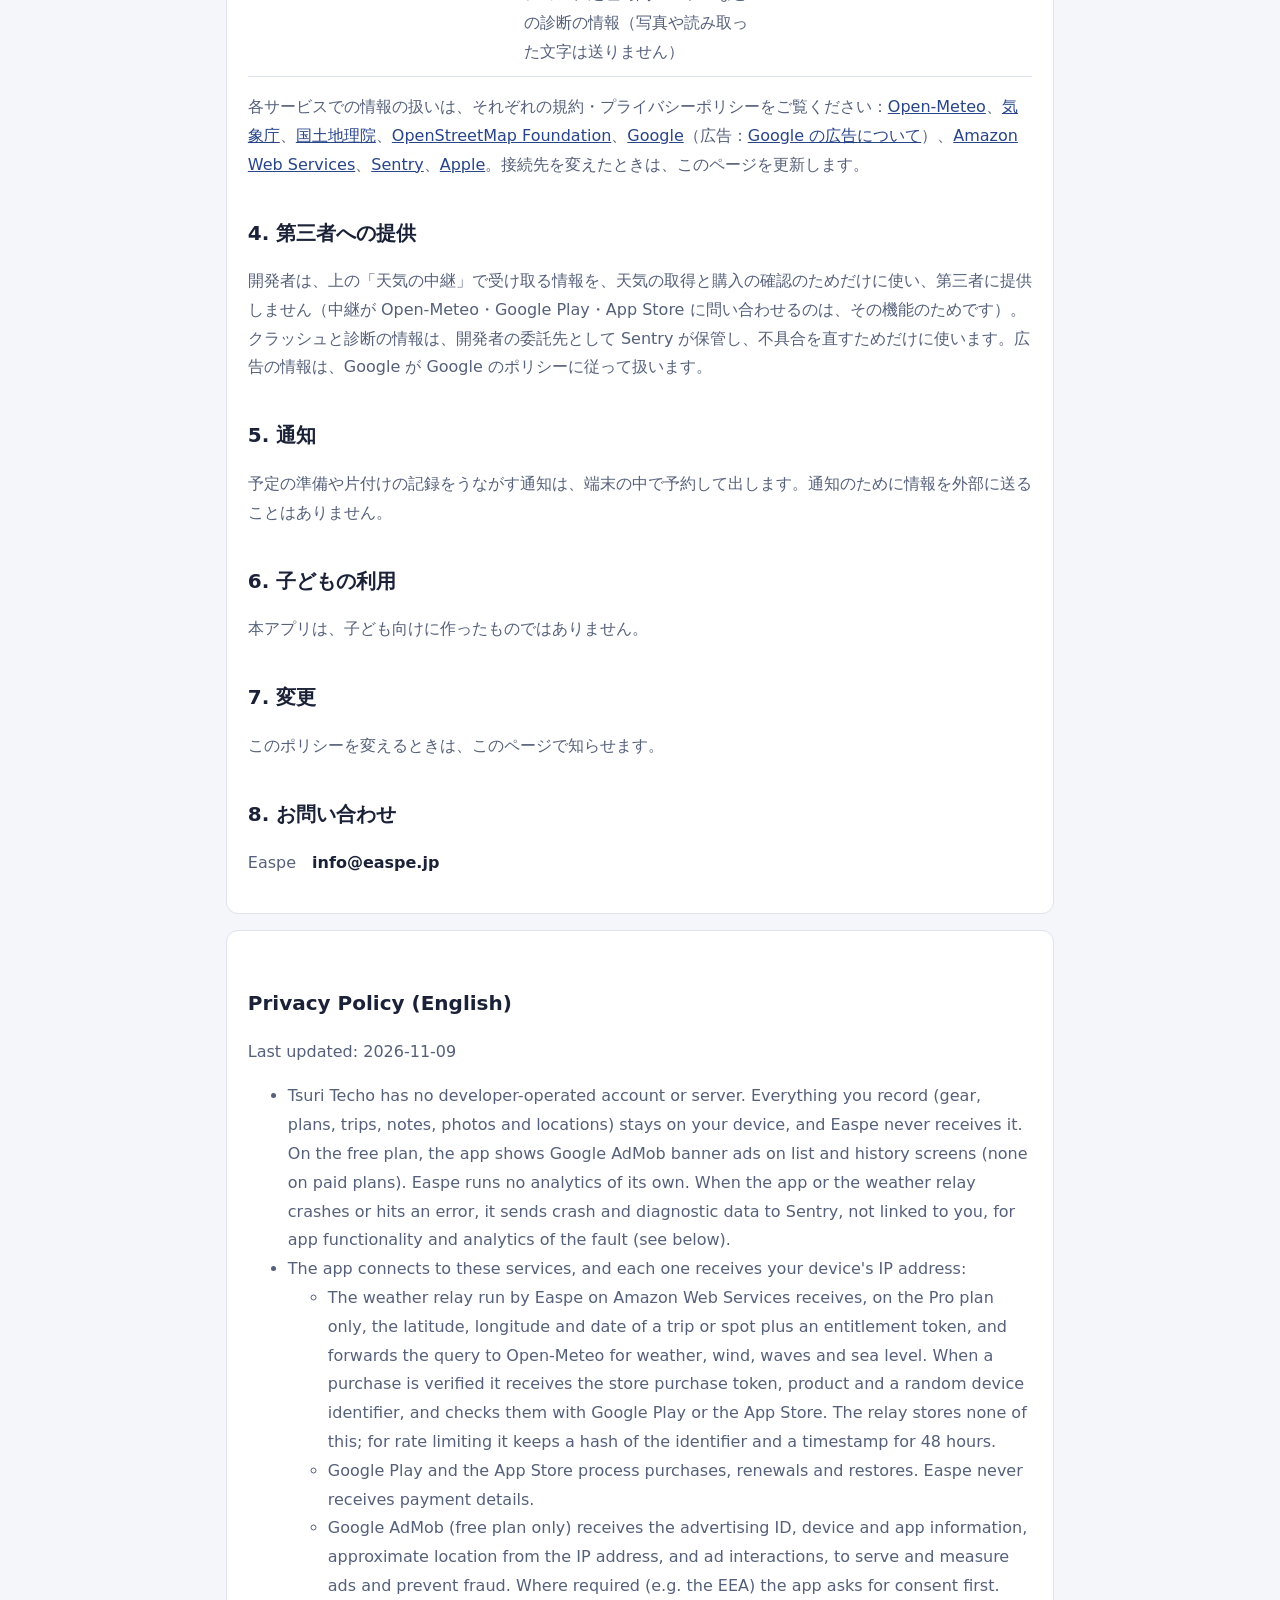
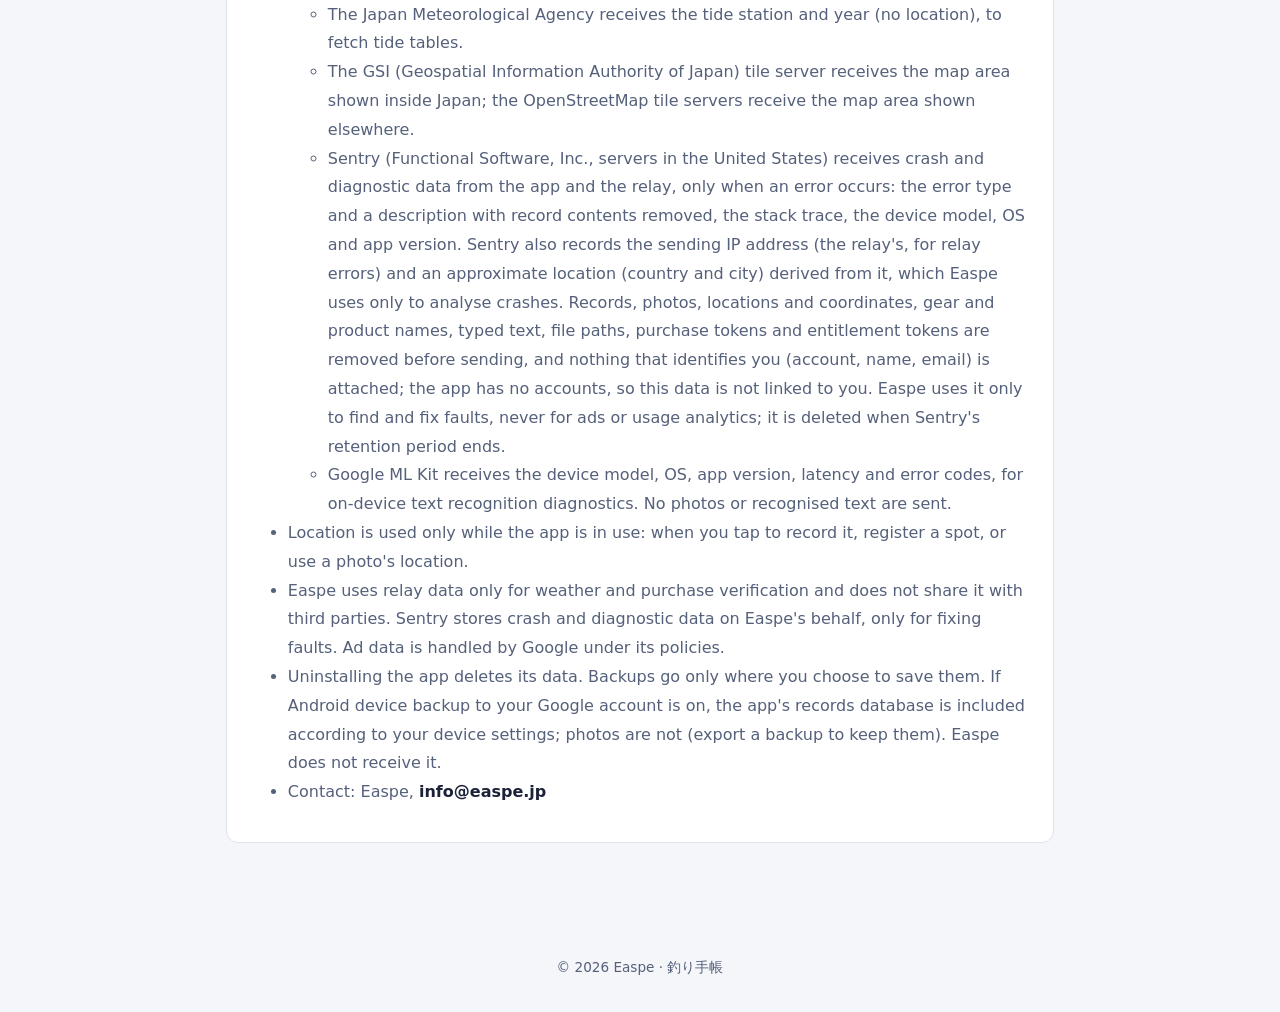
==== commit dfceee05: "docs: privacy policy — Sentry crash and diagnostic data (D998) Co-Authored-By: Claude Opus 5.5 <nore" ====
--- a/privacy.html
+++ b/privacy.html
@@ -11,12 +11,12 @@
 <nav><a class="brand" href="./">釣り手帳<small>TSURI TECHO</small></a><div class="nav-links"><a href="./">アプリ</a><a href="support.html">サポート</a><a href="privacy.html">プライバシー</a></div></nav>
 <main>
 <h1>プライバシーポリシー</h1>
-<p>最終更新日：2026-11-08</p>
+<p>最終更新日：2026-11-09</p>
 
 <section>
 <p>Easpe（以下「開発者」）は、スマートフォン用アプリ「釣り手帳」（以下「本アプリ」）での情報の扱いを、次のとおり定めます。</p>
 <h2>1. 基本の方針</h2>
-<p>本アプリには、開発者が運用するアカウントはありません。記録した内容（ギア、セット、予定、釣行、メモ、写真、位置など）は、お使いの端末の中に保存されます。開発者がこれらの記録を受け取ったり、見たりすることはありません。無料のプランでは、一覧と履歴の画面に Google AdMob の広告を表示します（有料のプランでは表示しません）。開発者が独自に利用状況を解析（アナリティクス）する仕組みは入っていません。</p>
+<p>本アプリには、開発者が運用するアカウントはありません。記録した内容（ギア、セット、予定、釣行、メモ、写真、位置など）は、お使いの端末の中に保存されます。開発者がこれらの記録を受け取ったり、見たりすることはありません。無料のプランでは、一覧と履歴の画面に Google AdMob の広告を表示します（有料のプランでは表示しません）。開発者が独自に利用状況を解析（アナリティクス）する仕組みは入っていません。アプリと天気の中継が異常終了したときやエラーが起きたときは、原因を調べて直すために、クラッシュと診断の情報を Sentry に送ります（利用者には結びつけません。下の「3. 端末の外に送る情報」）。</p>
 
 <h2>2. 端末の中に保存する情報</h2>
 <div class="table-wrap"><table>
@@ -31,7 +31,7 @@
 <p>本アプリを削除すると、これらの情報は端末から消えます。バックアップを書き出したときは、利用者が選んだ保存先にファイルができ、その扱いは保存先のサービスの規約によります。Android の端末のバックアップ（Google アカウントへのバックアップ）が有効なときは、本アプリの記録（データベース）が端末の設定に従ってバックアップされます。写真はこのバックアップに含めません（写真は「バックアップを書き出す」で保存してください）。このバックアップも開発者は受け取りません。</p>
 
 <h2>3. 端末の外に送る情報</h2>
-<p>本アプリは、次の機能のために外部のサービスに接続します。どの通信でも、お使いの端末の IP アドレスが接続先に届きます。開発者が運用するのは「天気の中継」だけで、ほかの通信の内容を開発者は受け取りません。</p>
+<p>本アプリは、次の機能のために外部のサービスに接続します。どの通信でも、お使いの端末の IP アドレスが接続先に届きます。開発者が運用するのは「天気の中継」だけで、開発者が受け取るのは、中継に届く情報と、Sentry に送るクラッシュと診断の情報だけです。</p>
 <div class="table-wrap"><table>
 <thead><tr><th>接続先</th><th>送る情報</th><th>目的</th></tr></thead>
 <tbody>
@@ -42,12 +42,13 @@
 <tr><td>気象庁（www.data.jma.go.jp）</td><td>潮位表の地点と年（位置は送りません）</td><td>潮位表の取得</td></tr>
 <tr><td>国土地理院の地理院タイル（cyberjapandata.gsi.go.jp）</td><td>表示する地図の範囲（日本の中）</td><td>地図の表示</td></tr>
 <tr><td>OpenStreetMap のタイルサーバー（tile.openstreetmap.org）</td><td>表示する地図の範囲（日本の外）</td><td>地図の表示</td></tr>
+<tr><td>Sentry（Functional Software, Inc.、米国のサーバー。アプリと天気の中継から）</td><td>クラッシュと診断の情報：エラーの種類と、記録の中身を取り除いた説明、スタックトレース（プログラムのどこで起きたか）、端末の機種・OS、アプリのバージョン。Sentry は、送ってきた端末（中継のときは中継）の IP アドレスと、そこから推定したおおよその位置（国・市）を記録します。記録・写真・位置と緯度経度・ギアや製品の名前・入力した文字・ファイルの場所・購入トークン・権利のトークンは、送る前に取り除きます。開発者が利用者を見分ける情報（アカウント・名前・メールなど）は付けません</td><td>アプリの機能の維持と不具合の分析（クラッシュと診断の情報。利用者には結びつけません。本アプリにはアカウントがありません）。IP アドレスとおおよその位置は、クラッシュの分析（地域や回線による偏りを調べる）のためだけに使います。エラーが起きたときだけ送ります。広告や、使い方の解析には使いません。Sentry の保存期間が過ぎると消えます</td></tr>
 <tr><td>Google（ML Kit）</td><td>端末の機種・OS、アプリのバージョン、処理時間・エラーなどの診断の情報（写真や読み取った文字は送りません）</td><td>端末の中での文字認識</td></tr>
 </tbody></table></div>
-<p>各サービスでの情報の扱いは、それぞれの規約・プライバシーポリシーをご覧ください：<a href="https://open-meteo.com/en/terms">Open-Meteo</a>、<a href="https://www.jma.go.jp/jma/kishou/info/coment.html">気象庁</a>、<a href="https://www.gsi.go.jp/kikakuchousei/kikakuchousei40182.html">国土地理院</a>、<a href="https://osmfoundation.org/wiki/Privacy_Policy">OpenStreetMap Foundation</a>、<a href="https://policies.google.com/privacy">Google</a>（広告：<a href="https://policies.google.com/technologies/ads">Google の広告について</a>）、<a href="https://aws.amazon.com/privacy/">Amazon Web Services</a>、<a href="https://www.apple.com/legal/privacy/">Apple</a>。接続先を変えたときは、このページを更新します。</p>
+<p>各サービスでの情報の扱いは、それぞれの規約・プライバシーポリシーをご覧ください：<a href="https://open-meteo.com/en/terms">Open-Meteo</a>、<a href="https://www.jma.go.jp/jma/kishou/info/coment.html">気象庁</a>、<a href="https://www.gsi.go.jp/kikakuchousei/kikakuchousei40182.html">国土地理院</a>、<a href="https://osmfoundation.org/wiki/Privacy_Policy">OpenStreetMap Foundation</a>、<a href="https://policies.google.com/privacy">Google</a>（広告：<a href="https://policies.google.com/technologies/ads">Google の広告について</a>）、<a href="https://aws.amazon.com/privacy/">Amazon Web Services</a>、<a href="https://sentry.io/privacy/">Sentry</a>、<a href="https://www.apple.com/legal/privacy/">Apple</a>。接続先を変えたときは、このページを更新します。</p>
 
 <h2>4. 第三者への提供</h2>
-<p>開発者は、上の「天気の中継」で受け取る情報を、天気の取得と購入の確認のためだけに使い、第三者に提供しません（中継が Open-Meteo・Google Play・App Store に問い合わせるのは、その機能のためです）。広告の情報は、Google が Google のポリシーに従って扱います。</p>
+<p>開発者は、上の「天気の中継」で受け取る情報を、天気の取得と購入の確認のためだけに使い、第三者に提供しません（中継が Open-Meteo・Google Play・App Store に問い合わせるのは、その機能のためです）。クラッシュと診断の情報は、開発者の委託先として Sentry が保管し、不具合を直すためだけに使います。広告の情報は、Google が Google のポリシーに従って扱います。</p>
 
 <h2>5. 通知</h2>
 <p>予定の準備や片付けの記録をうながす通知は、端末の中で予約して出します。通知のために情報を外部に送ることはありません。</p>
@@ -64,9 +65,9 @@
 
 <section lang="en">
 <h2>Privacy Policy (English)</h2>
-<p>Last updated: 2026-11-08</p>
+<p>Last updated: 2026-11-09</p>
 <ul>
-<li>Tsuri Techo has no developer-operated account or server. Everything you record (gear, plans, trips, notes, photos and locations) stays on your device, and Easpe never receives it. On the free plan, the app shows Google AdMob banner ads on list and history screens (none on paid plans). Easpe runs no analytics of its own.</li>
+<li>Tsuri Techo has no developer-operated account or server. Everything you record (gear, plans, trips, notes, photos and locations) stays on your device, and Easpe never receives it. On the free plan, the app shows Google AdMob banner ads on list and history screens (none on paid plans). Easpe runs no analytics of its own. When the app or the weather relay crashes or hits an error, it sends crash and diagnostic data to Sentry, not linked to you, for app functionality and analytics of the fault (see below).</li>
 <li>The app connects to these services, and each one receives your device's IP address:
 <ul>
 <li>The weather relay run by Easpe on Amazon Web Services receives, on the Pro plan only, the latitude, longitude and date of a trip or spot plus an entitlement token, and forwards the query to Open-Meteo for weather, wind, waves and sea level. When a purchase is verified it receives the store purchase token, product and a random device identifier, and checks them with Google Play or the App Store. The relay stores none of this; for rate limiting it keeps a hash of the identifier and a timestamp for 48 hours.</li>
@@ -74,10 +75,11 @@
 <li>Google AdMob (free plan only) receives the advertising ID, device and app information, approximate location from the IP address, and ad interactions, to serve and measure ads and prevent fraud. Where required (e.g. the EEA) the app asks for consent first.</li>
 <li>The Japan Meteorological Agency receives the tide station and year (no location), to fetch tide tables.</li>
 <li>The GSI (Geospatial Information Authority of Japan) tile server receives the map area shown inside Japan; the OpenStreetMap tile servers receive the map area shown elsewhere.</li>
+<li>Sentry (Functional Software, Inc., servers in the United States) receives crash and diagnostic data from the app and the relay, only when an error occurs: the error type and a description with record contents removed, the stack trace, the device model, OS and app version. Sentry also records the sending IP address (the relay's, for relay errors) and an approximate location (country and city) derived from it, which Easpe uses only to analyse crashes. Records, photos, locations and coordinates, gear and product names, typed text, file paths, purchase tokens and entitlement tokens are removed before sending, and nothing that identifies you (account, name, email) is attached; the app has no accounts, so this data is not linked to you. Easpe uses it only to find and fix faults, never for ads or usage analytics; it is deleted when Sentry's retention period ends.</li>
 <li>Google ML Kit receives the device model, OS, app version, latency and error codes, for on-device text recognition diagnostics. No photos or recognised text are sent.</li>
 </ul></li>
 <li>Location is used only while the app is in use: when you tap to record it, register a spot, or use a photo's location.</li>
-<li>Easpe uses relay data only for weather and purchase verification and does not share it with third parties. Ad data is handled by Google under its policies.</li>
+<li>Easpe uses relay data only for weather and purchase verification and does not share it with third parties. Sentry stores crash and diagnostic data on Easpe's behalf, only for fixing faults. Ad data is handled by Google under its policies.</li>
 <li>Uninstalling the app deletes its data. Backups go only where you choose to save them. If Android device backup to your Google account is on, the app's records database is included according to your device settings; photos are not (export a backup to keep them). Easpe does not receive it.</li>
 <li>Contact: Easpe, <span class="mail">info@easpe.jp</span></li>
 </ul>
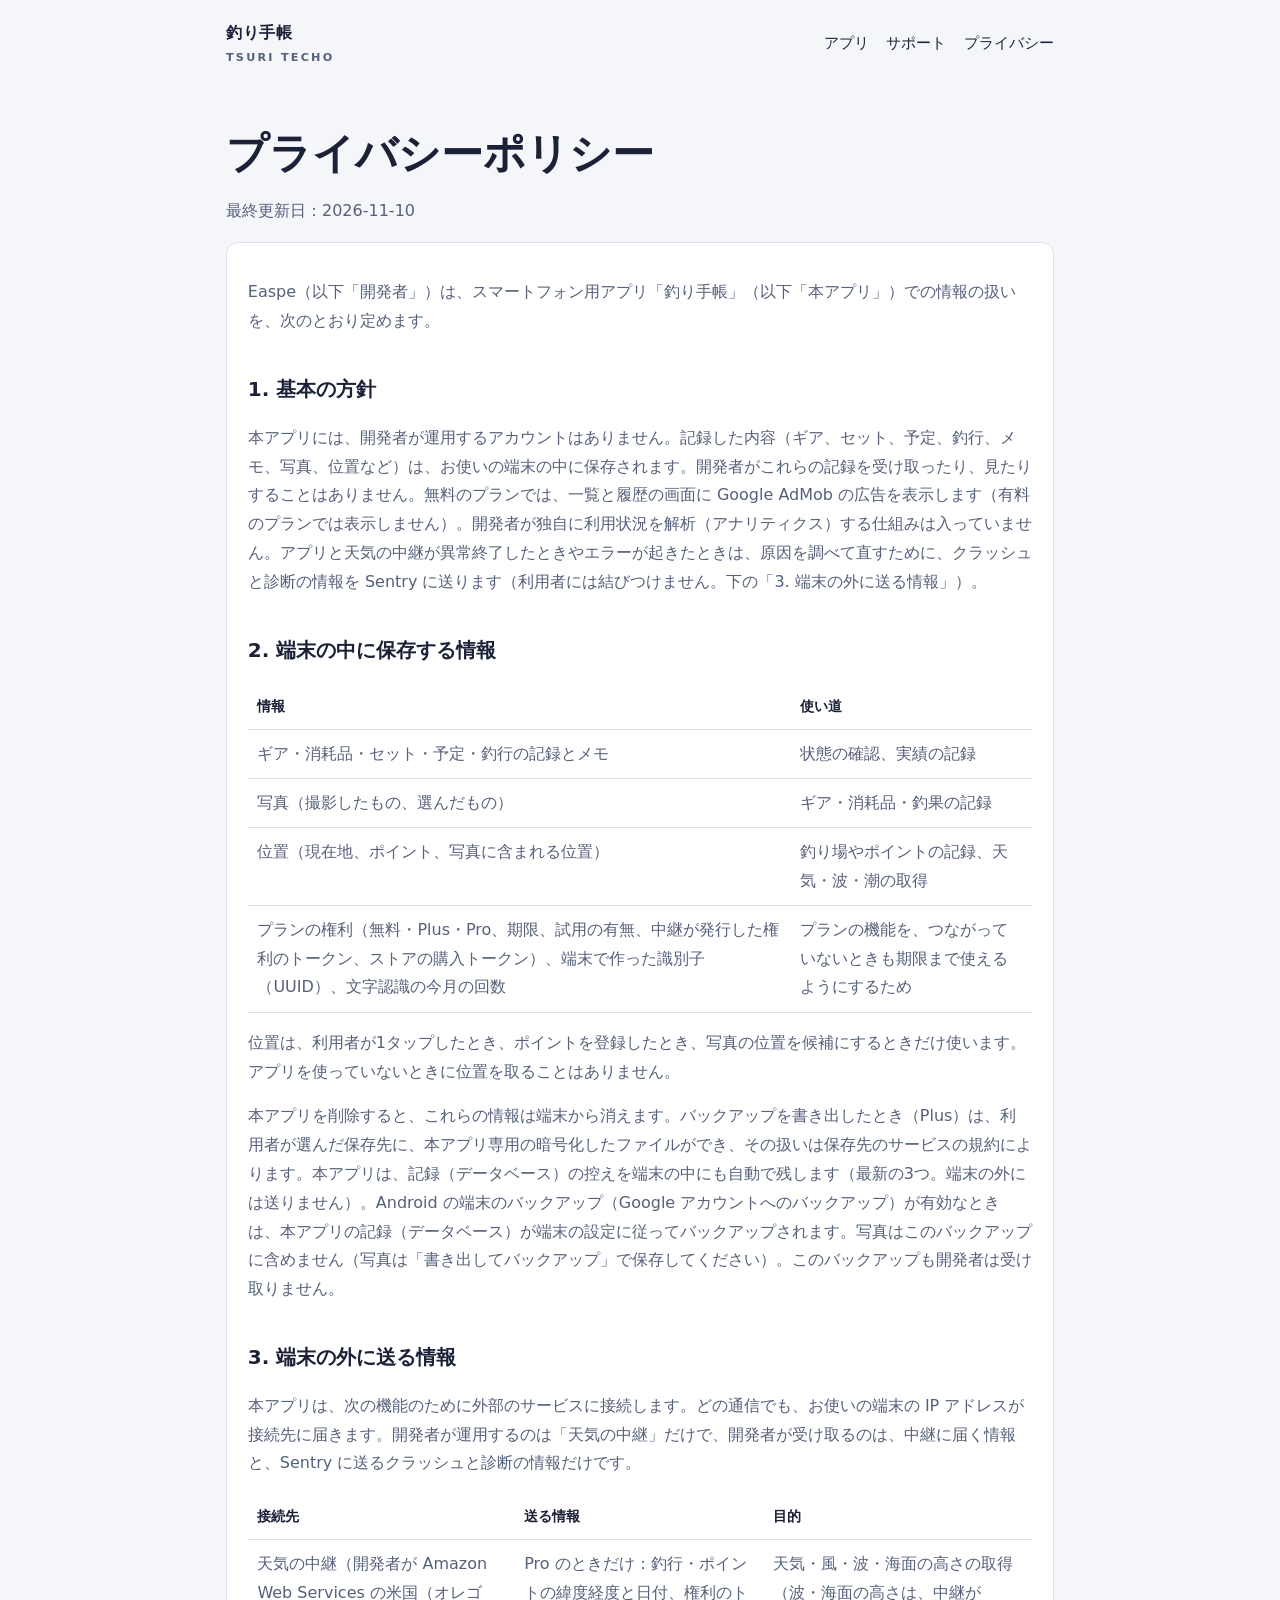
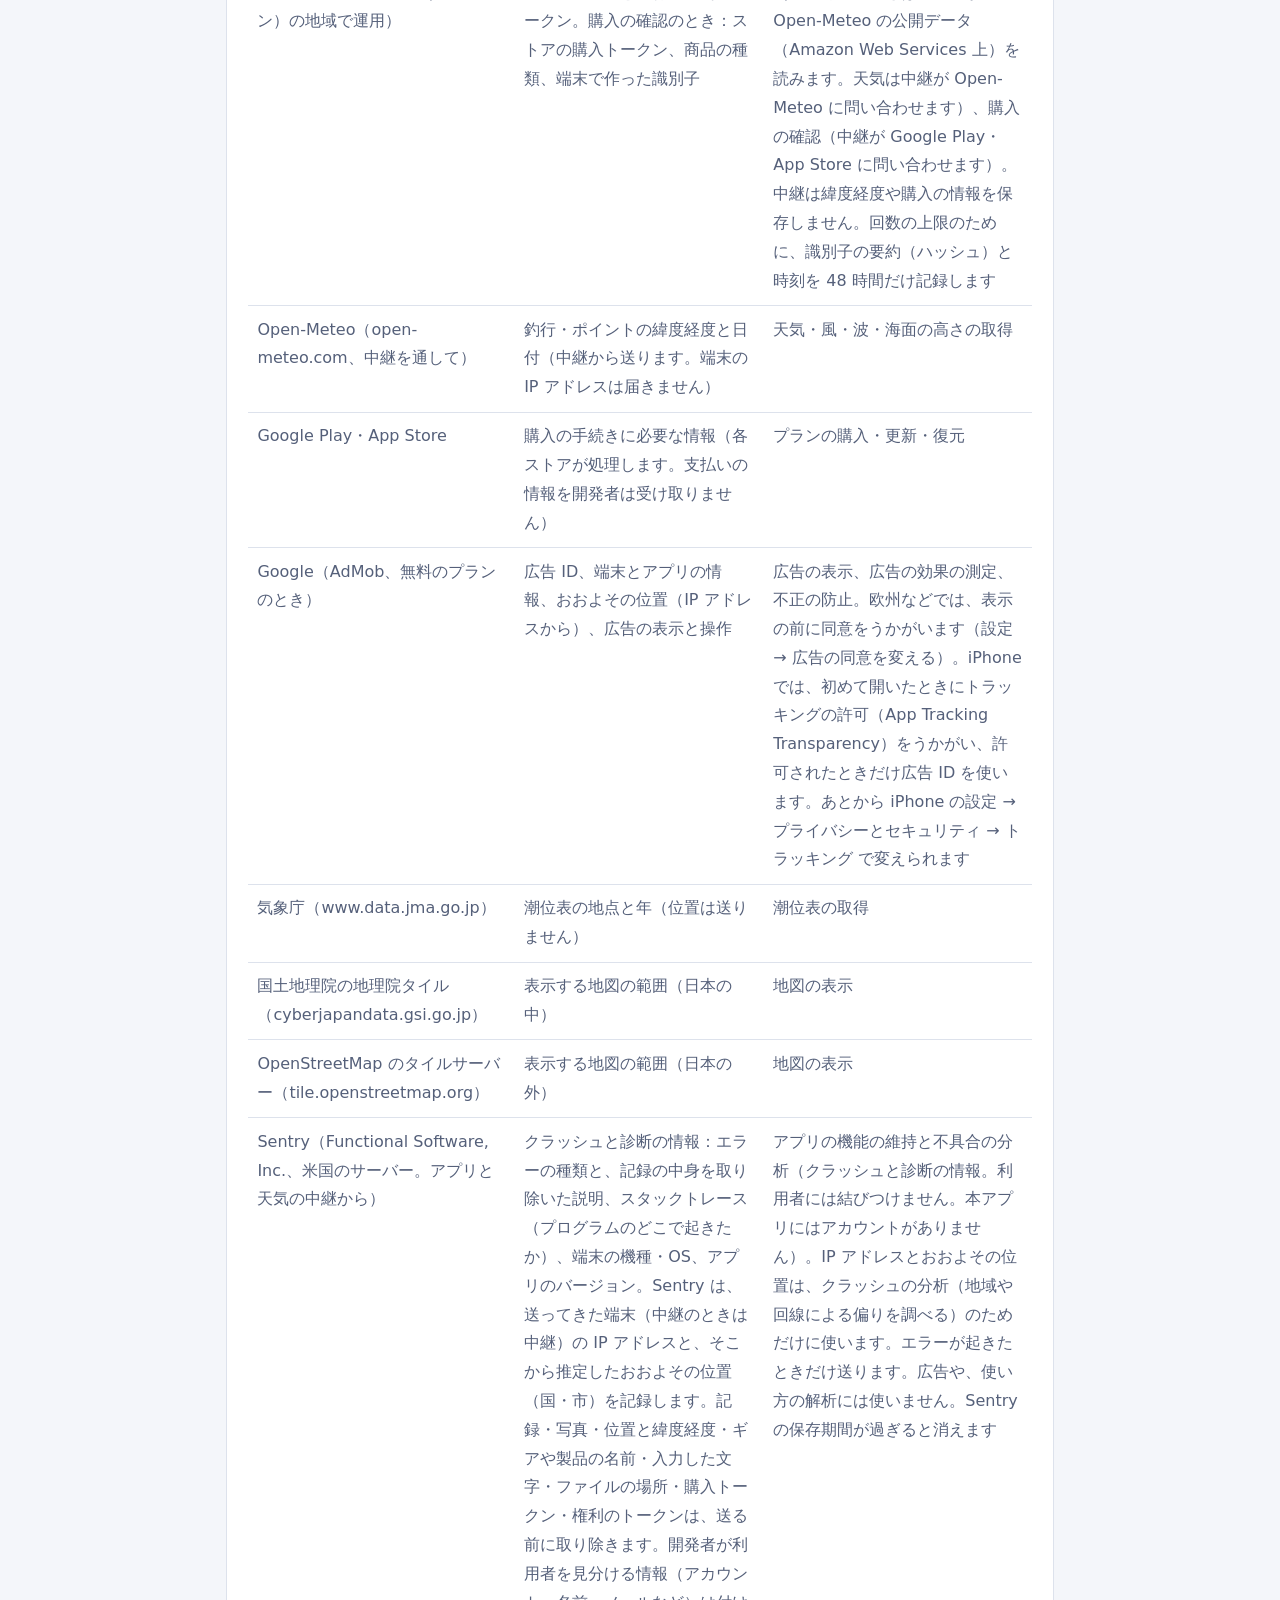
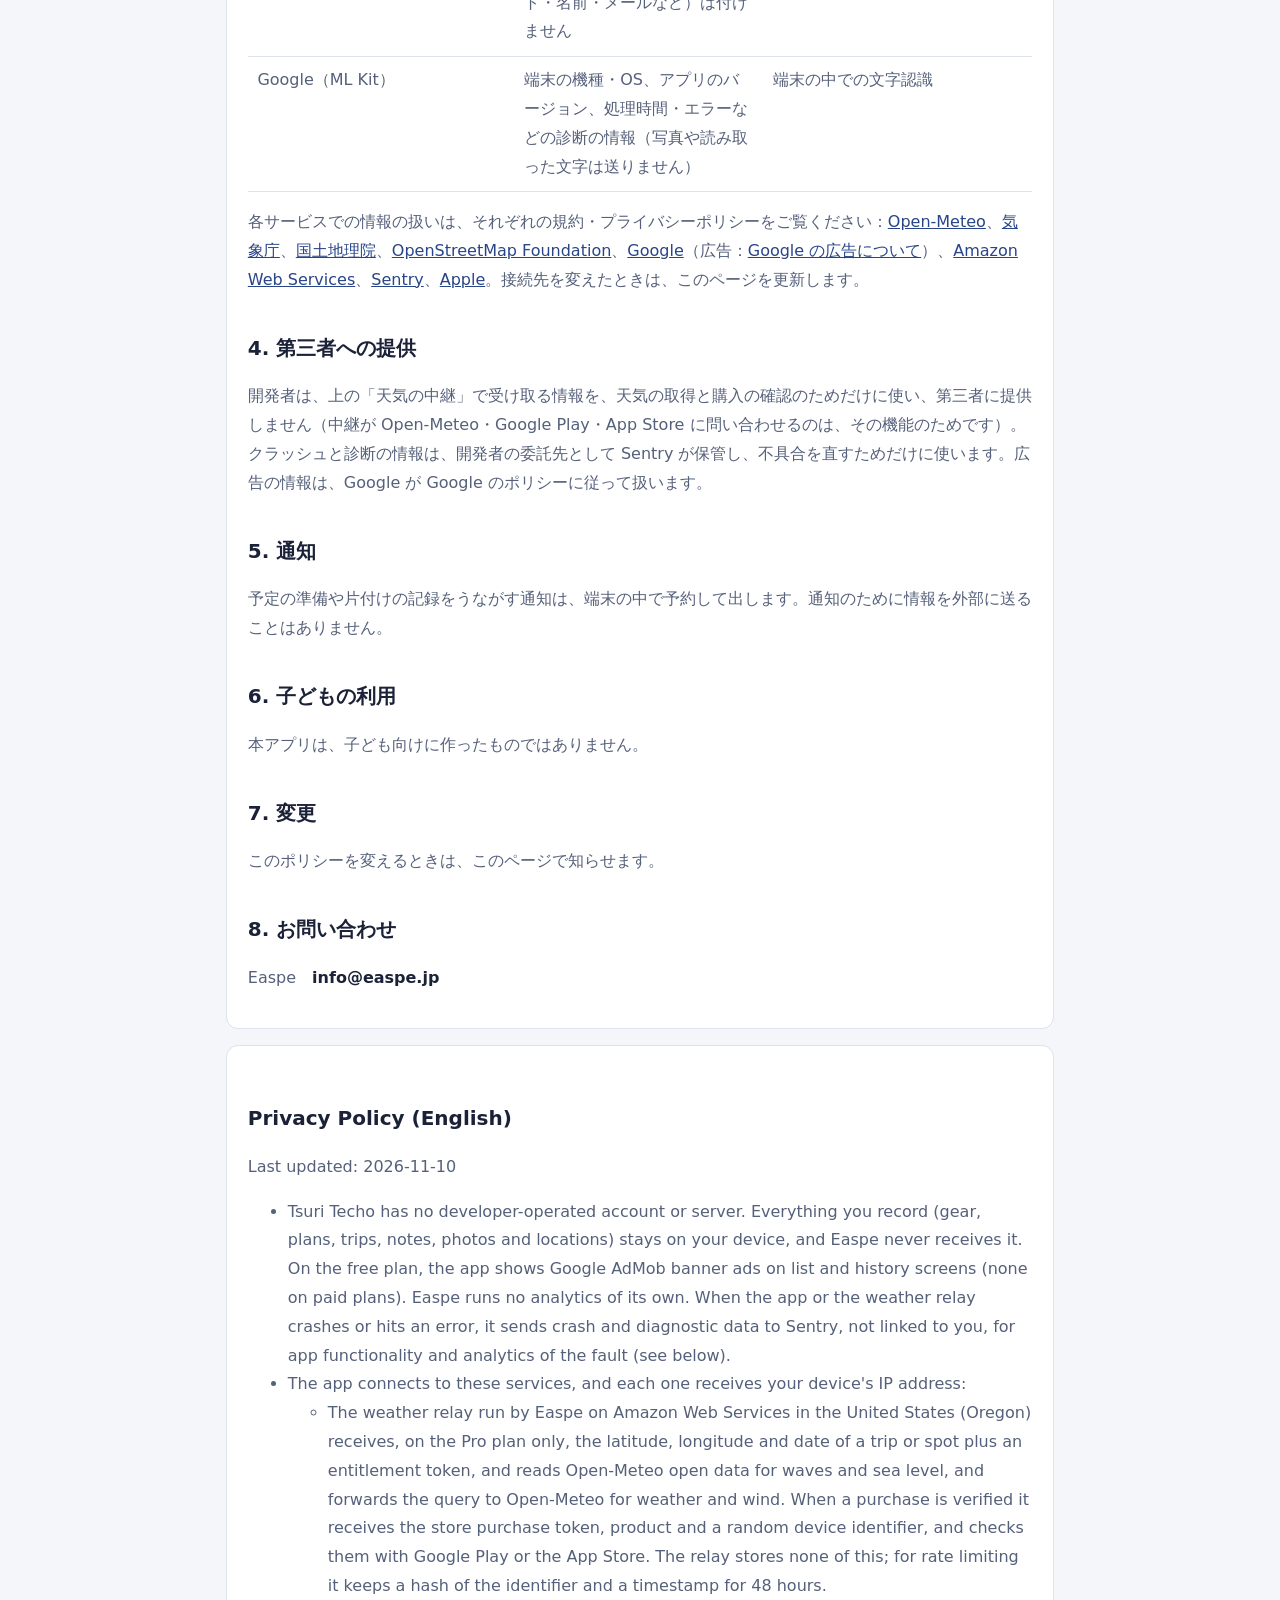
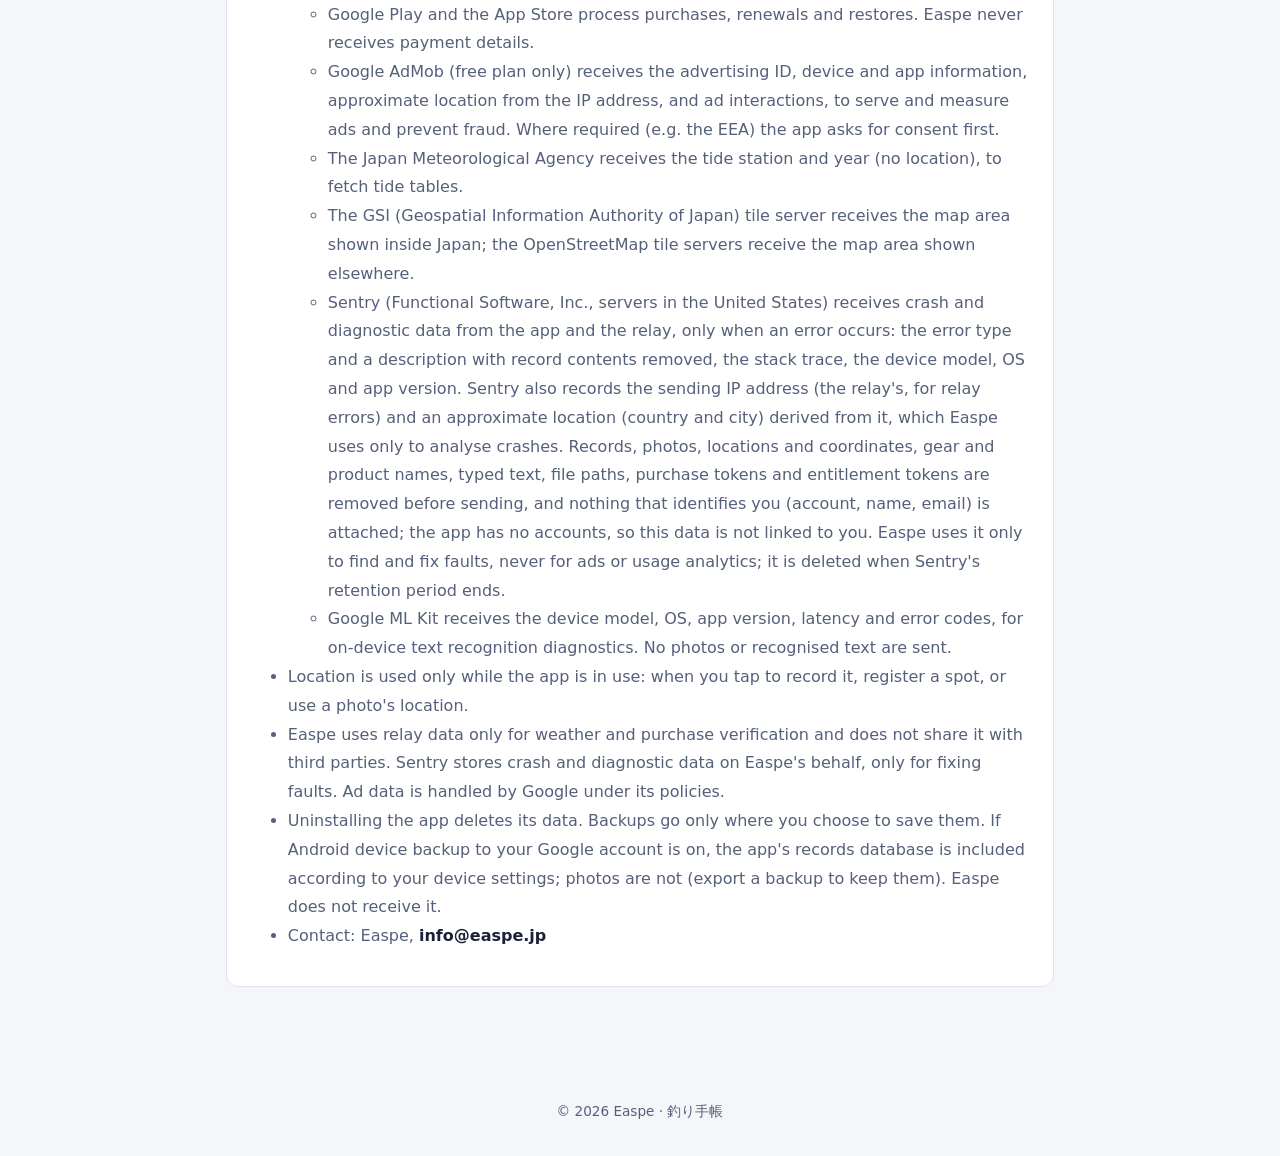
==== commit d8da3346: "docs: add tokushoho page and sync privacy and support with the app (T-934 D1014, T-923, T-928) Co-Au" ====
--- a/privacy.html
+++ b/privacy.html
@@ -11,7 +11,7 @@
 <nav><a class="brand" href="./">釣り手帳<small>TSURI TECHO</small></a><div class="nav-links"><a href="./">アプリ</a><a href="support.html">サポート</a><a href="privacy.html">プライバシー</a></div></nav>
 <main>
 <h1>プライバシーポリシー</h1>
-<p>最終更新日：2026-11-09</p>
+<p>最終更新日：2026-11-10</p>
 
 <section>
 <p>Easpe（以下「開発者」）は、スマートフォン用アプリ「釣り手帳」（以下「本アプリ」）での情報の扱いを、次のとおり定めます。</p>
@@ -28,14 +28,14 @@
 <tr><td>プランの権利（無料・Plus・Pro、期限、試用の有無、中継が発行した権利のトークン、ストアの購入トークン）、端末で作った識別子（UUID）、文字認識の今月の回数</td><td>プランの機能を、つながっていないときも期限まで使えるようにするため</td></tr>
 </tbody></table></div>
 <p>位置は、利用者が1タップしたとき、ポイントを登録したとき、写真の位置を候補にするときだけ使います。アプリを使っていないときに位置を取ることはありません。</p>
-<p>本アプリを削除すると、これらの情報は端末から消えます。バックアップを書き出したときは、利用者が選んだ保存先にファイルができ、その扱いは保存先のサービスの規約によります。Android の端末のバックアップ（Google アカウントへのバックアップ）が有効なときは、本アプリの記録（データベース）が端末の設定に従ってバックアップされます。写真はこのバックアップに含めません（写真は「バックアップを書き出す」で保存してください）。このバックアップも開発者は受け取りません。</p>
+<p>本アプリを削除すると、これらの情報は端末から消えます。バックアップを書き出したとき（Plus）は、利用者が選んだ保存先に、本アプリ専用の暗号化したファイルができ、その扱いは保存先のサービスの規約によります。本アプリは、記録（データベース）の控えを端末の中にも自動で残します（最新の3つ。端末の外には送りません）。Android の端末のバックアップ（Google アカウントへのバックアップ）が有効なときは、本アプリの記録（データベース）が端末の設定に従ってバックアップされます。写真はこのバックアップに含めません（写真は「書き出してバックアップ」で保存してください）。このバックアップも開発者は受け取りません。</p>
 
 <h2>3. 端末の外に送る情報</h2>
 <p>本アプリは、次の機能のために外部のサービスに接続します。どの通信でも、お使いの端末の IP アドレスが接続先に届きます。開発者が運用するのは「天気の中継」だけで、開発者が受け取るのは、中継に届く情報と、Sentry に送るクラッシュと診断の情報だけです。</p>
 <div class="table-wrap"><table>
 <thead><tr><th>接続先</th><th>送る情報</th><th>目的</th></tr></thead>
 <tbody>
-<tr><td>天気の中継（開発者が Amazon Web Services 上で運用）</td><td>Pro のときだけ：釣行・ポイントの緯度経度と日付、権利のトークン。購入の確認のとき：ストアの購入トークン、商品の種類、端末で作った識別子</td><td>Open-Meteo の天気・風・波・海面の高さの取得（中継が Open-Meteo に問い合わせます）、購入の確認（中継が Google Play・App Store に問い合わせます）。中継は緯度経度や購入の情報を保存しません。回数の上限のために、識別子の要約（ハッシュ）と時刻を 48 時間だけ記録します</td></tr>
+<tr><td>天気の中継（開発者が Amazon Web Services の米国（オレゴン）の地域で運用）</td><td>Pro のときだけ：釣行・ポイントの緯度経度と日付、権利のトークン。購入の確認のとき：ストアの購入トークン、商品の種類、端末で作った識別子</td><td>天気・風・波・海面の高さの取得（波・海面の高さは、中継が Open-Meteo の公開データ（Amazon Web Services 上）を読みます。天気は中継が Open-Meteo に問い合わせます）、購入の確認（中継が Google Play・App Store に問い合わせます）。中継は緯度経度や購入の情報を保存しません。回数の上限のために、識別子の要約（ハッシュ）と時刻を 48 時間だけ記録します</td></tr>
 <tr><td>Open-Meteo（open-meteo.com、中継を通して）</td><td>釣行・ポイントの緯度経度と日付（中継から送ります。端末の IP アドレスは届きません）</td><td>天気・風・波・海面の高さの取得</td></tr>
 <tr><td>Google Play・App Store</td><td>購入の手続きに必要な情報（各ストアが処理します。支払いの情報を開発者は受け取りません）</td><td>プランの購入・更新・復元</td></tr>
 <tr><td>Google（AdMob、無料のプランのとき）</td><td>広告 ID、端末とアプリの情報、おおよその位置（IP アドレスから）、広告の表示と操作</td><td>広告の表示、広告の効果の測定、不正の防止。欧州などでは、表示の前に同意をうかがいます（設定 → 広告の同意を変える）。iPhone では、初めて開いたときにトラッキングの許可（App Tracking Transparency）をうかがい、許可されたときだけ広告 ID を使います。あとから iPhone の設定 → プライバシーとセキュリティ → トラッキング で変えられます</td></tr>
@@ -65,12 +65,12 @@
 
 <section lang="en">
 <h2>Privacy Policy (English)</h2>
-<p>Last updated: 2026-11-09</p>
+<p>Last updated: 2026-11-10</p>
 <ul>
 <li>Tsuri Techo has no developer-operated account or server. Everything you record (gear, plans, trips, notes, photos and locations) stays on your device, and Easpe never receives it. On the free plan, the app shows Google AdMob banner ads on list and history screens (none on paid plans). Easpe runs no analytics of its own. When the app or the weather relay crashes or hits an error, it sends crash and diagnostic data to Sentry, not linked to you, for app functionality and analytics of the fault (see below).</li>
 <li>The app connects to these services, and each one receives your device's IP address:
 <ul>
-<li>The weather relay run by Easpe on Amazon Web Services receives, on the Pro plan only, the latitude, longitude and date of a trip or spot plus an entitlement token, and forwards the query to Open-Meteo for weather, wind, waves and sea level. When a purchase is verified it receives the store purchase token, product and a random device identifier, and checks them with Google Play or the App Store. The relay stores none of this; for rate limiting it keeps a hash of the identifier and a timestamp for 48 hours.</li>
+<li>The weather relay run by Easpe on Amazon Web Services in the United States (Oregon) receives, on the Pro plan only, the latitude, longitude and date of a trip or spot plus an entitlement token, and reads Open-Meteo open data for waves and sea level, and forwards the query to Open-Meteo for weather and wind. When a purchase is verified it receives the store purchase token, product and a random device identifier, and checks them with Google Play or the App Store. The relay stores none of this; for rate limiting it keeps a hash of the identifier and a timestamp for 48 hours.</li>
 <li>Google Play and the App Store process purchases, renewals and restores. Easpe never receives payment details.</li>
 <li>Google AdMob (free plan only) receives the advertising ID, device and app information, approximate location from the IP address, and ad interactions, to serve and measure ads and prevent fraud. Where required (e.g. the EEA) the app asks for consent first.</li>
 <li>The Japan Meteorological Agency receives the tide station and year (no location), to fetch tide tables.</li>
